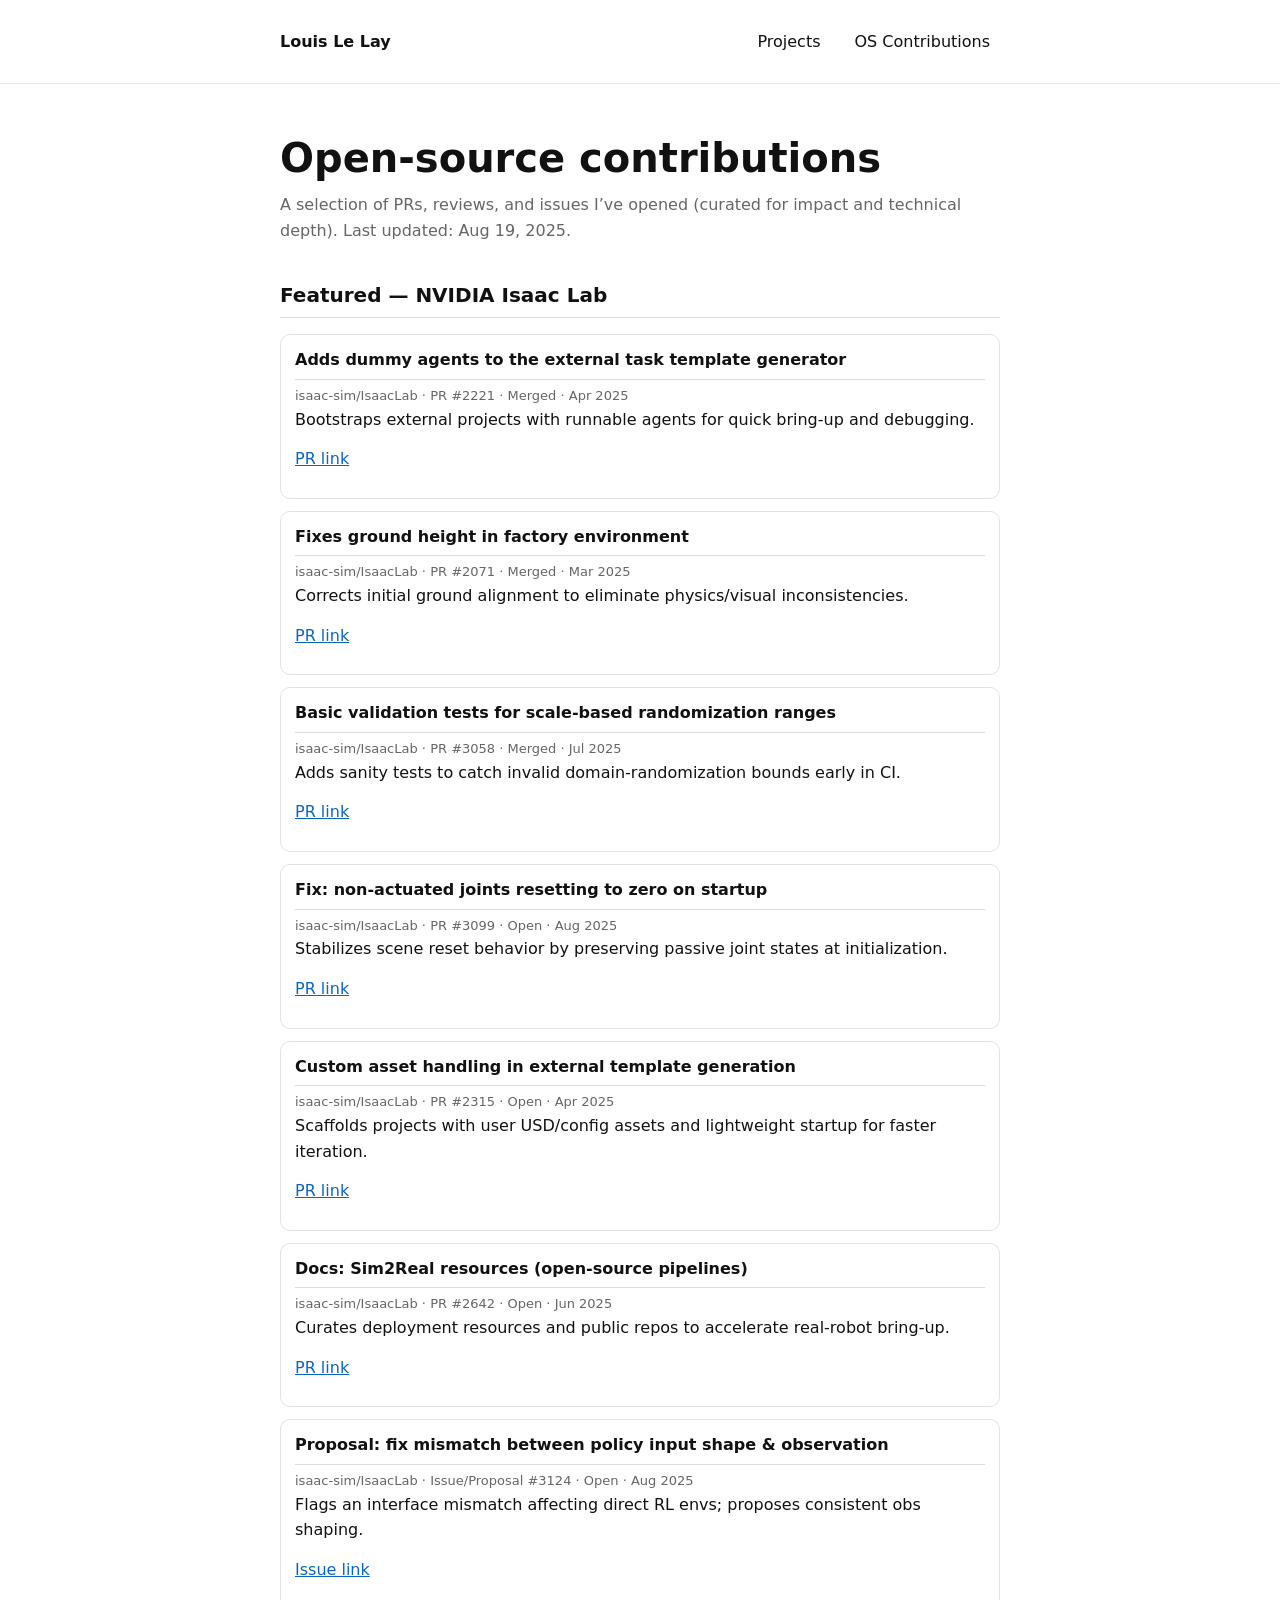
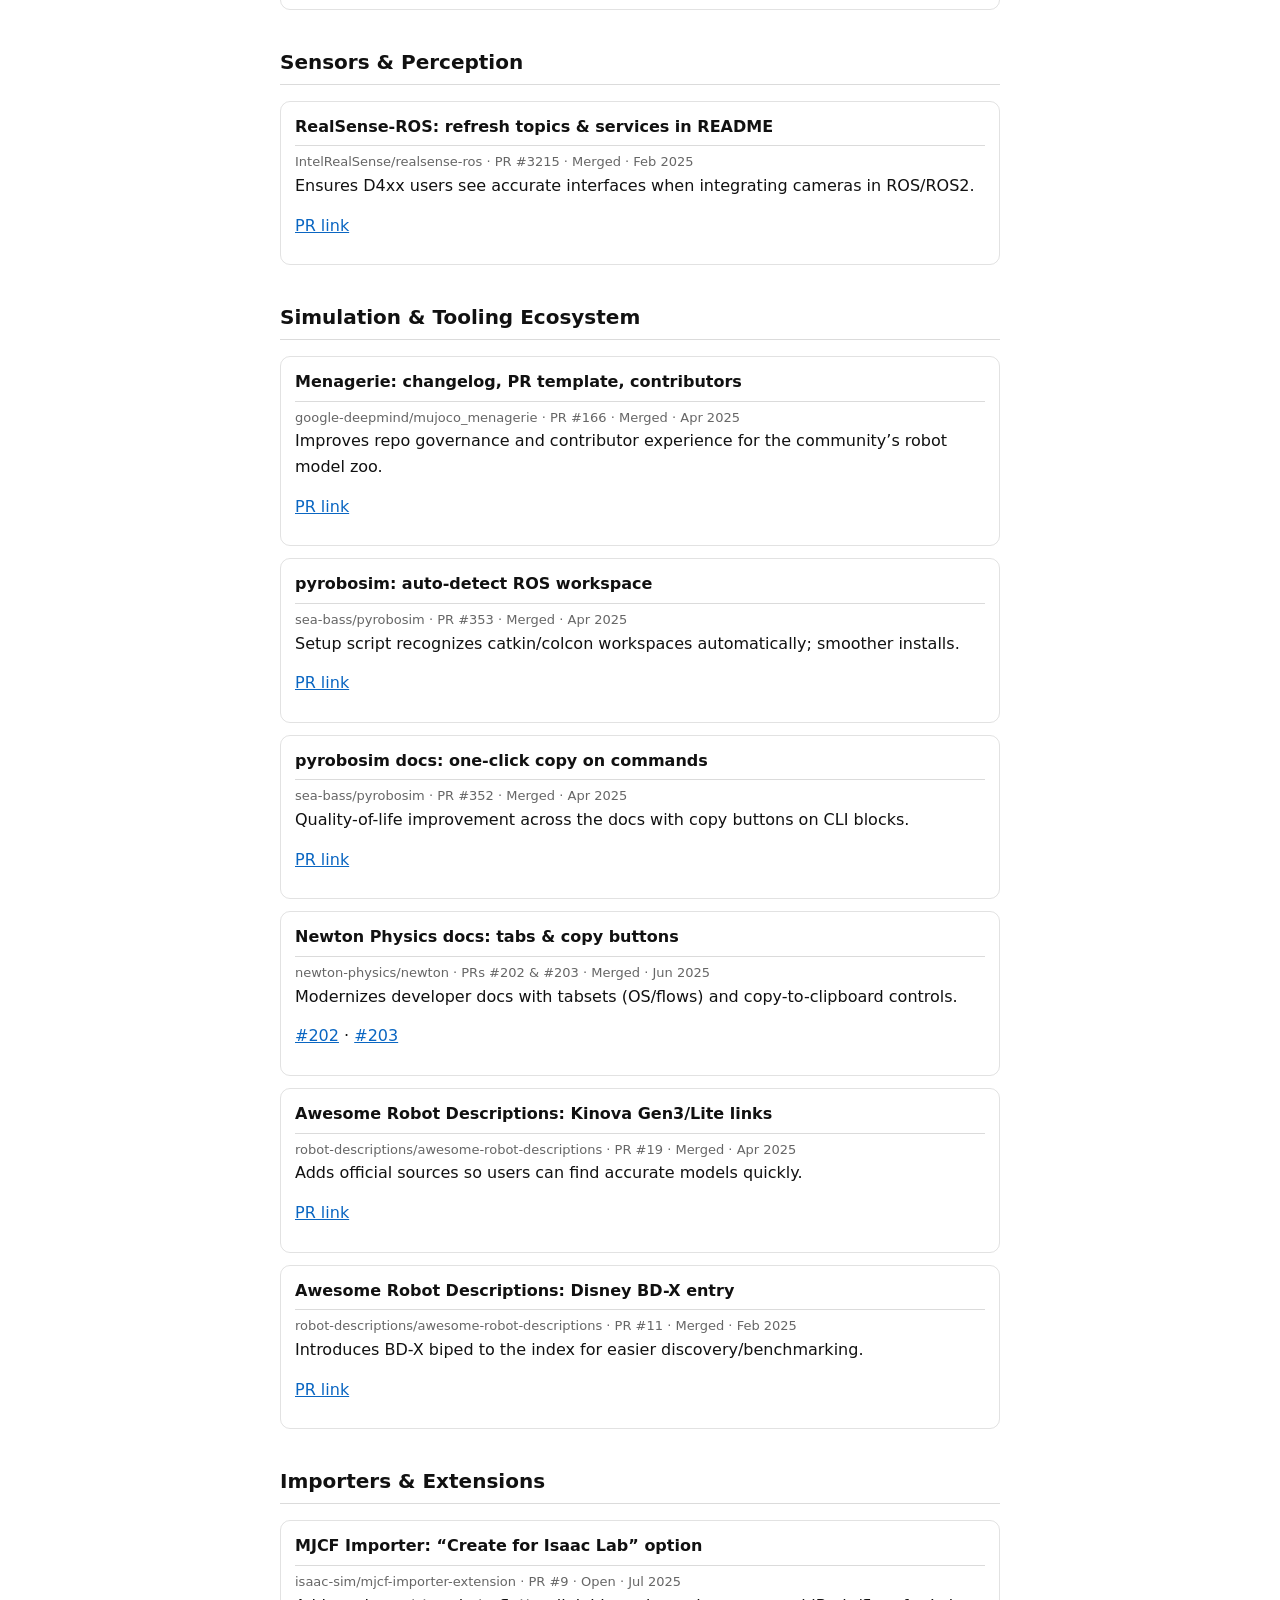
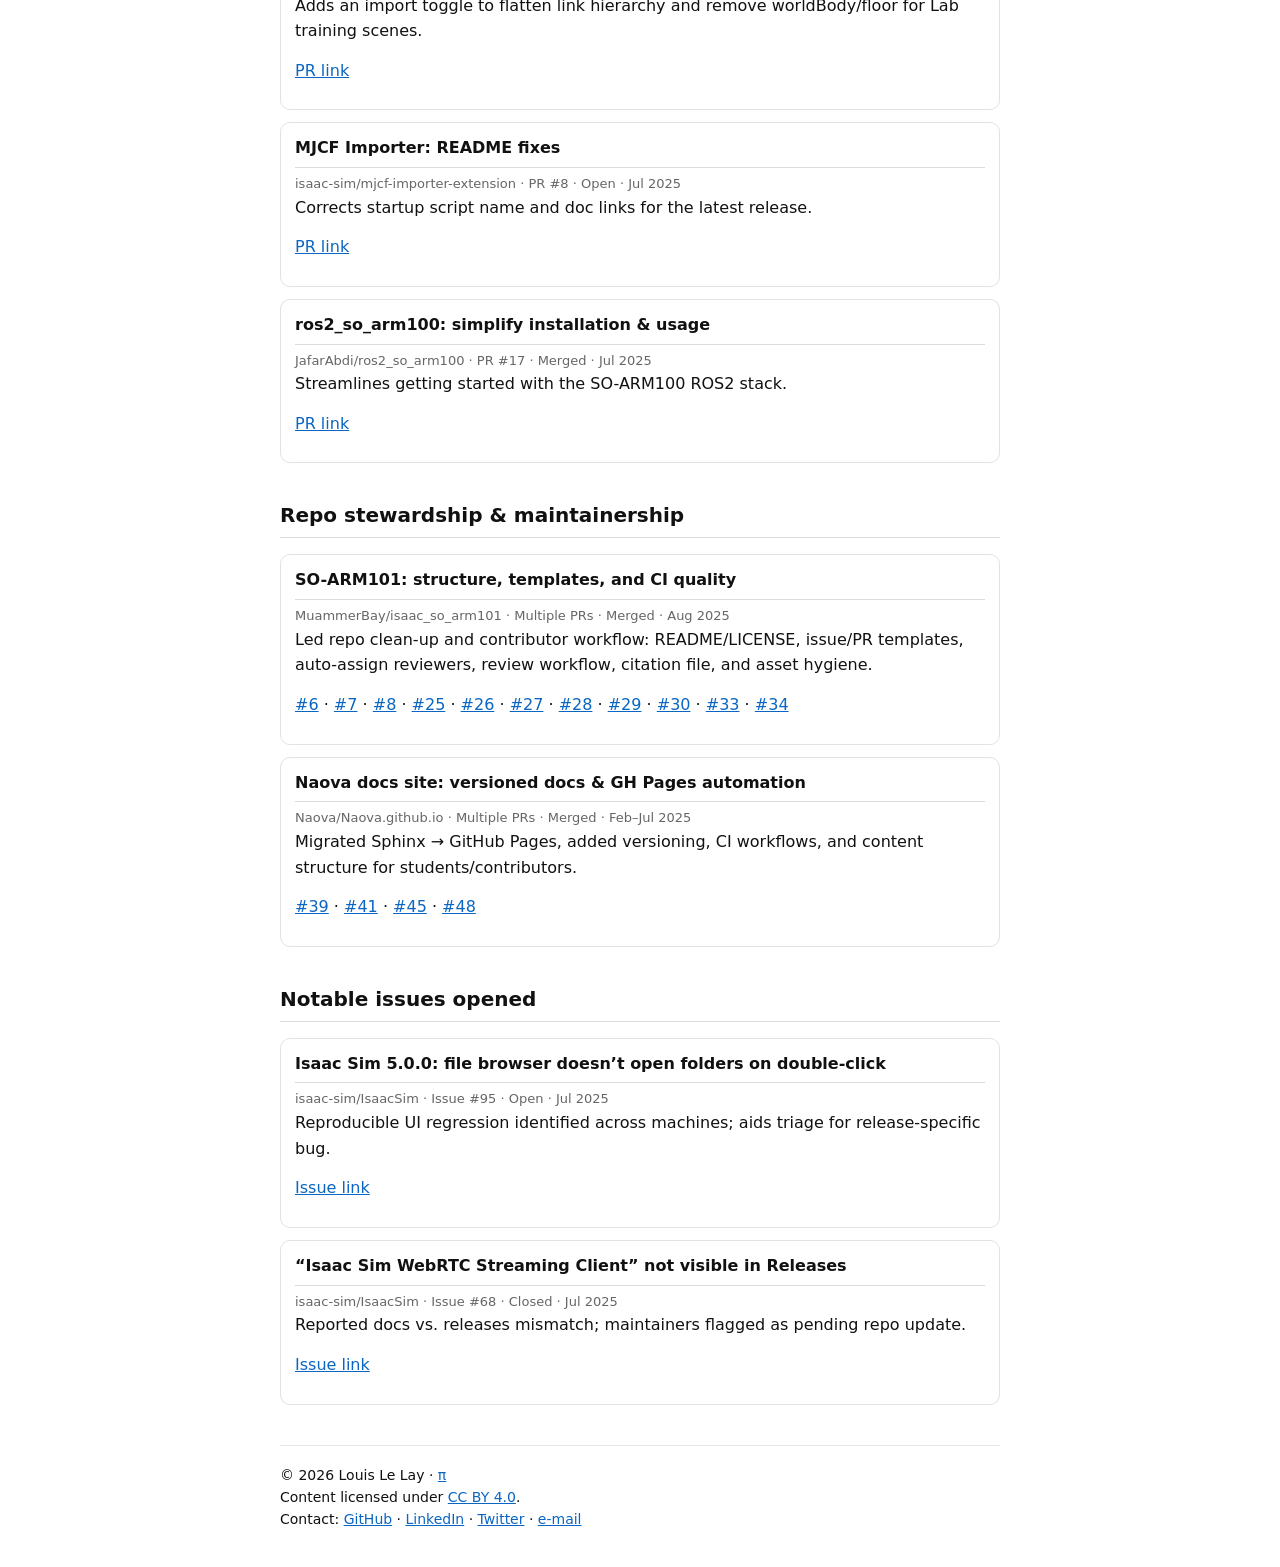
==== contributions.html @ 9cca85c2 "updates a PR to merged" ====
<!doctype html>
<html lang="en">

<head>
  <meta charset="utf-8" />
  <meta name="viewport" content="width=device-width, initial-scale=1" />
  <title>Open-source contributions - Louis Le Lay</title>
  <meta name="description" content="PRs, issues, reviews, and patches to open-source projects." />
  <style>
    :root {
      --bg: #ffffff;
      --fg: #111111;
      --muted: #666666;
      --link: #0a66c2;
      --maxw: 720px;
      --pad: 18px;
      --radius: 10px;
    }

    @media (prefers-color-scheme: dark) {
      :root {
        --bg: #0b0b0b;
        --fg: #f2f2f2;
        --muted: #a6a6a6;
        --link: #8ab4f8;
      }
    }

    html,
    body {
      height: 100%
    }

    body {
      margin: 0;
      font: 16px/1.6 system-ui, -apple-system, Segoe UI, Roboto, Ubuntu, Cantarell, "Helvetica Neue", Arial, sans-serif;
      background: var(--bg);
      color: var(--fg);
      -webkit-font-smoothing: antialiased;
      text-rendering: optimizeLegibility;
    }

    .wrap {
      max-width: var(--maxw);
      margin: 0 auto;
      padding: calc(var(--pad) * 1.25) var(--pad);
    }

    header {
      position: sticky;
      top: 0;
      background: color-mix(in oklab, var(--bg) 90%, transparent);
      backdrop-filter: blur(6px);
      border-bottom: 1px solid color-mix(in oklab, var(--fg) 10%, transparent);
      z-index: 10;
    }

    nav ul {
      display: flex;
      gap: 14px;
      list-style: none;
      margin: 0;
      padding: 0;
      flex-wrap: wrap;
    }

    nav a {
      display: inline-block;
      padding: 6px 10px;
      border-radius: 8px;
      text-decoration: none;
      color: var(--fg);
    }

    nav a:hover,
    nav a:focus {
      outline: none;
      background: color-mix(in oklab, var(--fg) 10%, transparent);
    }

    .title {
      margin: 28px 0 10px;
      font-size: clamp(28px, 5vw, 40px);
      line-height: 1.2
    }

    p {
      margin: 0 0 14px;
    }

    .muted {
      color: var(--muted)
    }

    a {
      color: var(--link)
    }

    main section {
      margin: 36px 0;
    }

    h2 {
      font-size: 20px;
      margin: 22px 0 10px;
      border-bottom: 1px solid color-mix(in oklab, var(--fg) 15%, transparent);
      padding-bottom: 6px;
    }

    .card {
      border: 1px solid color-mix(in oklab, var(--fg) 12%, transparent);
      border-radius: var(--radius);
      padding: 14px 16px;
      margin: 10px 0;
    }

    ul.clean {
      list-style: none;
      padding: 0;
      margin: 8px 0;
    }

    ul.clean li {
      margin: 6px 0;
    }

    footer {
      margin-top: 40px;
      padding-top: 18px;
      border-top: 1px solid color-mix(in oklab, var(--fg) 10%, transparent);
      font-size: 14px;
    }

    .skip-link {
      position: absolute;
      left: -9999px;
      top: auto;
      width: 1px;
      height: 1px;
      overflow: hidden;
    }

    .skip-link:focus {
      position: static;
      width: auto;
      height: auto;
      padding: 8px 10px;
      border-radius: 8px;
      background: color-mix(in oklab, var(--fg) 10%, var(--bg));
    }

    .list {
      display: grid;
      gap: 12px;
      margin-top: 16px
    }

    .item {
      border: 1px solid color-mix(in oklab, var(--fg) 12%, transparent);
      border-radius: var(--radius);
      padding: 12px 14px
    }

    .item h2 {
      font-size: 16px;
      margin: 0 0 6px
    }

    .meta {
      font-size: 13px;
      color: var(--muted)
    }
  </style>
</head>

<body>
  <header>
    <div class="wrap"
      style="display:flex; align-items:center; justify-content:space-between; gap:14px; flex-wrap:wrap;">
      <strong><a href="index.html" style="text-decoration:none; color:inherit;">Louis Le Lay</a></strong>
      <nav aria-label="Primary">
        <ul>
          <li><a href="projects.html">Projects</a></li>
          <li><a href="contributions.html" aria-current="page">OS Contributions</a></li>
        </ul>
      </nav>
    </div>
  </header>

  <main class="wrap">
    <h1 class="title">Open-source contributions</h1>
    <p class="muted">A selection of PRs, reviews, and issues I’ve opened (curated for impact and technical depth). Last
      updated: Aug 19, 2025.</p>

    <!-- NVIDIA Isaac Lab (featured) -->
    <section>
      <h2>Featured — NVIDIA Isaac Lab</h2>
      <div class="list">
        <article class="item">
          <h2>Adds dummy agents to the external task template generator</h2>
          <div class="meta">isaac-sim/IsaacLab · PR #2221 · Merged · Apr 2025</div>
          <p>Bootstraps external projects with runnable agents for quick bring-up and debugging.</p>
          <p><a href="https://github.com/isaac-sim/IsaacLab/pull/2221" target="_blank" rel="noopener">PR link</a></p>
        </article>

        <article class="item">
          <h2>Fixes ground height in factory environment</h2>
          <div class="meta">isaac-sim/IsaacLab · PR #2071 · Merged · Mar 2025</div>
          <p>Corrects initial ground alignment to eliminate physics/visual inconsistencies.</p>
          <p><a href="https://github.com/isaac-sim/IsaacLab/pull/2071" target="_blank" rel="noopener">PR link</a></p>
        </article>

        <article class="item">
          <h2>Basic validation tests for scale-based randomization ranges</h2>
          <div class="meta">isaac-sim/IsaacLab · PR #3058 · Merged · Jul 2025</div>
          <p>Adds sanity tests to catch invalid domain-randomization bounds early in CI.</p>
          <p><a href="https://github.com/isaac-sim/IsaacLab/pull/3058" target="_blank" rel="noopener">PR link</a></p>
        </article>

        <article class="item">
          <h2>Fix: non-actuated joints resetting to zero on startup</h2>
          <div class="meta">isaac-sim/IsaacLab · PR #3099 · Open · Aug 2025</div>
          <p>Stabilizes scene reset behavior by preserving passive joint states at initialization.</p>
          <p><a href="https://github.com/isaac-sim/IsaacLab/pull/3099" target="_blank" rel="noopener">PR link</a></p>
        </article>

        <article class="item">
          <h2>Custom asset handling in external template generation</h2>
          <div class="meta">isaac-sim/IsaacLab · PR #2315 · Open · Apr 2025</div>
          <p>Scaffolds projects with user USD/config assets and lightweight startup for faster iteration.</p>
          <p><a href="https://github.com/isaac-sim/IsaacLab/pull/2315" target="_blank" rel="noopener">PR link</a></p>
        </article>

        <article class="item">
          <h2>Docs: Sim2Real resources (open-source pipelines)</h2>
          <div class="meta">isaac-sim/IsaacLab · PR #2642 · Open · Jun 2025</div>
          <p>Curates deployment resources and public repos to accelerate real-robot bring-up.</p>
          <p><a href="https://github.com/isaac-sim/IsaacLab/pull/2642" target="_blank" rel="noopener">PR link</a></p>
        </article>

        <article class="item">
          <h2>Proposal: fix mismatch between policy input shape &amp; observation</h2>
          <div class="meta">isaac-sim/IsaacLab · Issue/Proposal #3124 · Open · Aug 2025</div>
          <p>Flags an interface mismatch affecting direct RL envs; proposes consistent obs shaping.</p>
          <p><a href="https://github.com/isaac-sim/IsaacLab/issues/3124" target="_blank" rel="noopener">Issue link</a>
          </p>
        </article>
      </div>
    </section>

    <!-- Sensors / Perception -->
    <section>
      <h2>Sensors &amp; Perception</h2>
      <div class="list">
        <article class="item">
          <h2>RealSense-ROS: refresh topics &amp; services in README</h2>
          <div class="meta">IntelRealSense/realsense-ros · PR #3215 · Merged · Feb 2025</div>
          <p>Ensures D4xx users see accurate interfaces when integrating cameras in ROS/ROS2.</p>
          <p><a href="https://github.com/IntelRealSense/realsense-ros/pull/3215" target="_blank" rel="noopener">PR
              link</a></p>
        </article>
      </div>
    </section>

    <!-- Simulation & tooling ecosystem -->
    <section>
      <h2>Simulation &amp; Tooling Ecosystem</h2>
      <div class="list">
        <article class="item">
          <h2>Menagerie: changelog, PR template, contributors</h2>
          <div class="meta">google-deepmind/mujoco_menagerie · PR #166 · Merged · Apr 2025</div>
          <p>Improves repo governance and contributor experience for the community’s robot model zoo.</p>
          <p><a href="https://github.com/google-deepmind/mujoco_menagerie/pull/166" target="_blank" rel="noopener">PR
              link</a></p>
        </article>

        <article class="item">
          <h2>pyrobosim: auto-detect ROS workspace</h2>
          <div class="meta">sea-bass/pyrobosim · PR #353 · Merged · Apr 2025</div>
          <p>Setup script recognizes catkin/colcon workspaces automatically; smoother installs.</p>
          <p><a href="https://github.com/sea-bass/pyrobosim/pull/353" target="_blank" rel="noopener">PR link</a></p>
        </article>

        <article class="item">
          <h2>pyrobosim docs: one-click copy on commands</h2>
          <div class="meta">sea-bass/pyrobosim · PR #352 · Merged · Apr 2025</div>
          <p>Quality-of-life improvement across the docs with copy buttons on CLI blocks.</p>
          <p><a href="https://github.com/sea-bass/pyrobosim/pull/352" target="_blank" rel="noopener">PR link</a></p>
        </article>

        <article class="item">
          <h2>Newton Physics docs: tabs &amp; copy buttons</h2>
          <div class="meta">newton-physics/newton · PRs #202 &amp; #203 · Merged · Jun 2025</div>
          <p>Modernizes developer docs with tabsets (OS/flows) and copy-to-clipboard controls.</p>
          <p><a href="https://github.com/newton-physics/newton/pull/202" target="_blank" rel="noopener">#202</a> ·
            <a href="https://github.com/newton-physics/newton/pull/203" target="_blank" rel="noopener">#203</a>
          </p>
        </article>

        <article class="item">
          <h2>Awesome Robot Descriptions: Kinova Gen3/Lite links</h2>
          <div class="meta">robot-descriptions/awesome-robot-descriptions · PR #19 · Merged · Apr 2025</div>
          <p>Adds official sources so users can find accurate models quickly.</p>
          <p><a href="https://github.com/robot-descriptions/awesome-robot-descriptions/pull/19" target="_blank"
              rel="noopener">PR link</a></p>
        </article>

        <article class="item">
          <h2>Awesome Robot Descriptions: Disney BD-X entry</h2>
          <div class="meta">robot-descriptions/awesome-robot-descriptions · PR #11 · Merged · Feb 2025</div>
          <p>Introduces BD-X biped to the index for easier discovery/benchmarking.</p>
          <p><a href="https://github.com/robot-descriptions/awesome-robot-descriptions/pull/11" target="_blank"
              rel="noopener">PR link</a></p>
        </article>
      </div>
    </section>

    <!-- Importers & Extensions -->
    <section>
      <h2>Importers &amp; Extensions</h2>
      <div class="list">
        <article class="item">
          <h2>MJCF Importer: “Create for Isaac Lab” option</h2>
          <div class="meta">isaac-sim/mjcf-importer-extension · PR #9 · Open · Jul 2025</div>
          <p>Adds an import toggle to flatten link hierarchy and remove worldBody/floor for Lab training scenes.</p>
          <p><a href="https://github.com/isaac-sim/mjcf-importer-extension/pull/9" target="_blank" rel="noopener">PR
              link</a></p>
        </article>

        <article class="item">
          <h2>MJCF Importer: README fixes</h2>
          <div class="meta">isaac-sim/mjcf-importer-extension · PR #8 · Open · Jul 2025</div>
          <p>Corrects startup script name and doc links for the latest release.</p>
          <p><a href="https://github.com/isaac-sim/mjcf-importer-extension/pull/8" target="_blank" rel="noopener">PR
              link</a></p>
        </article>

        <article class="item">
          <h2>ros2_so_arm100: simplify installation &amp; usage</h2>
          <div class="meta">JafarAbdi/ros2_so_arm100 · PR #17 · Merged · Jul 2025</div>
          <p>Streamlines getting started with the SO-ARM100 ROS2 stack.</p>
          <p><a href="https://github.com/JafarAbdi/ros2_so_arm100/pull/17" target="_blank" rel="noopener">PR link</a>
          </p>
        </article>
      </div>
    </section>

    <!-- Repo stewardship / Maintainer work -->
    <section>
      <h2>Repo stewardship &amp; maintainership</h2>
      <div class="list">
        <article class="item">
          <h2>SO-ARM101: structure, templates, and CI quality</h2>
          <div class="meta">MuammerBay/isaac_so_arm101 · Multiple PRs · Merged · Aug 2025</div>
          <p>Led repo clean-up and contributor workflow: README/LICENSE, issue/PR templates, auto-assign reviewers,
            review workflow, citation file, and asset hygiene.</p>
          <p>
            <a href="https://github.com/MuammerBay/isaac_so_arm101/pull/6" target="_blank" rel="noopener">#6</a> ·
            <a href="https://github.com/MuammerBay/isaac_so_arm101/pull/7" target="_blank" rel="noopener">#7</a> ·
            <a href="https://github.com/MuammerBay/isaac_so_arm101/pull/8" target="_blank" rel="noopener">#8</a> ·
            <a href="https://github.com/MuammerBay/isaac_so_arm101/pull/25" target="_blank" rel="noopener">#25</a> ·
            <a href="https://github.com/MuammerBay/isaac_so_arm101/pull/26" target="_blank" rel="noopener">#26</a> ·
            <a href="https://github.com/MuammerBay/isaac_so_arm101/pull/27" target="_blank" rel="noopener">#27</a> ·
            <a href="https://github.com/MuammerBay/isaac_so_arm101/pull/28" target="_blank" rel="noopener">#28</a> ·
            <a href="https://github.com/MuammerBay/isaac_so_arm101/pull/29" target="_blank" rel="noopener">#29</a> ·
            <a href="https://github.com/MuammerBay/isaac_so_arm101/pull/30" target="_blank" rel="noopener">#30</a> ·
            <a href="https://github.com/MuammerBay/isaac_so_arm101/pull/33" target="_blank" rel="noopener">#33</a> ·
            <a href="https://github.com/MuammerBay/isaac_so_arm101/pull/34" target="_blank" rel="noopener">#34</a>
          </p>
        </article>

        <article class="item">
          <h2>Naova docs site: versioned docs &amp; GH Pages automation</h2>
          <div class="meta">Naova/Naova.github.io · Multiple PRs · Merged · Feb–Jul 2025</div>
          <p>Migrated Sphinx → GitHub Pages, added versioning, CI workflows, and content structure for
            students/contributors.</p>
          <p>
            <a href="https://github.com/Naova/Naova.github.io/pull/39" target="_blank" rel="noopener">#39</a> ·
            <a href="https://github.com/Naova/Naova.github.io/pull/41" target="_blank" rel="noopener">#41</a> ·
            <a href="https://github.com/Naova/Naova.github.io/pull/45" target="_blank" rel="noopener">#45</a> ·
            <a href="https://github.com/Naova/Naova.github.io/pull/48" target="_blank" rel="noopener">#48</a>
          </p>
        </article>
      </div>
    </section>

    <!-- Notable issues opened -->
    <section>
      <h2>Notable issues opened</h2>
      <div class="list">
        <article class="item">
          <h2>Isaac Sim 5.0.0: file browser doesn’t open folders on double-click</h2>
          <div class="meta">isaac-sim/IsaacSim · Issue #95 · Open · Jul 2025</div>
          <p>Reproducible UI regression identified across machines; aids triage for release-specific bug.</p>
          <p><a href="https://github.com/isaac-sim/IsaacSim/issues/95" target="_blank" rel="noopener">Issue link</a></p>
        </article>

        <article class="item">
          <h2>“Isaac Sim WebRTC Streaming Client” not visible in Releases</h2>
          <div class="meta">isaac-sim/IsaacSim · Issue #68 · Closed · Jul 2025</div>
          <p>Reported docs vs. releases mismatch; maintainers flagged as pending repo update.</p>
          <p><a href="https://github.com/isaac-sim/IsaacSim/issues/68" target="_blank" rel="noopener">Issue link</a></p>
        </article>
      </div>
    </section>

    <footer role="contentinfo">
      <p>
        © <span id="y">2025</span> Louis Le Lay · <a href="#top" title="Back to top">π</a><br />
        Content licensed under <a href="https://creativecommons.org/licenses/by/4.0/" target="_blank"
          rel="license noopener">CC BY 4.0</a>.<br />
        Contact:
        <a href="https://github.com/louislelay" target="_blank" rel="noopener">GitHub</a> ·
        <a href="https://www.linkedin.com/in/louis-le-lay/" target="_blank" rel="noopener">LinkedIn</a> ·
        <a href="https://x.com/LouisLeLay4" target="_blank" rel="noopener">Twitter</a> ·
        <a href="mailto:le.lay.louis@gmail.com">e-mail</a>
      </p>
      <script>
        const y = document.getElementById('y'); if (y) y.textContent = new Date().getFullYear();
      </script>
    </footer>
  </main>
</body>

</html>
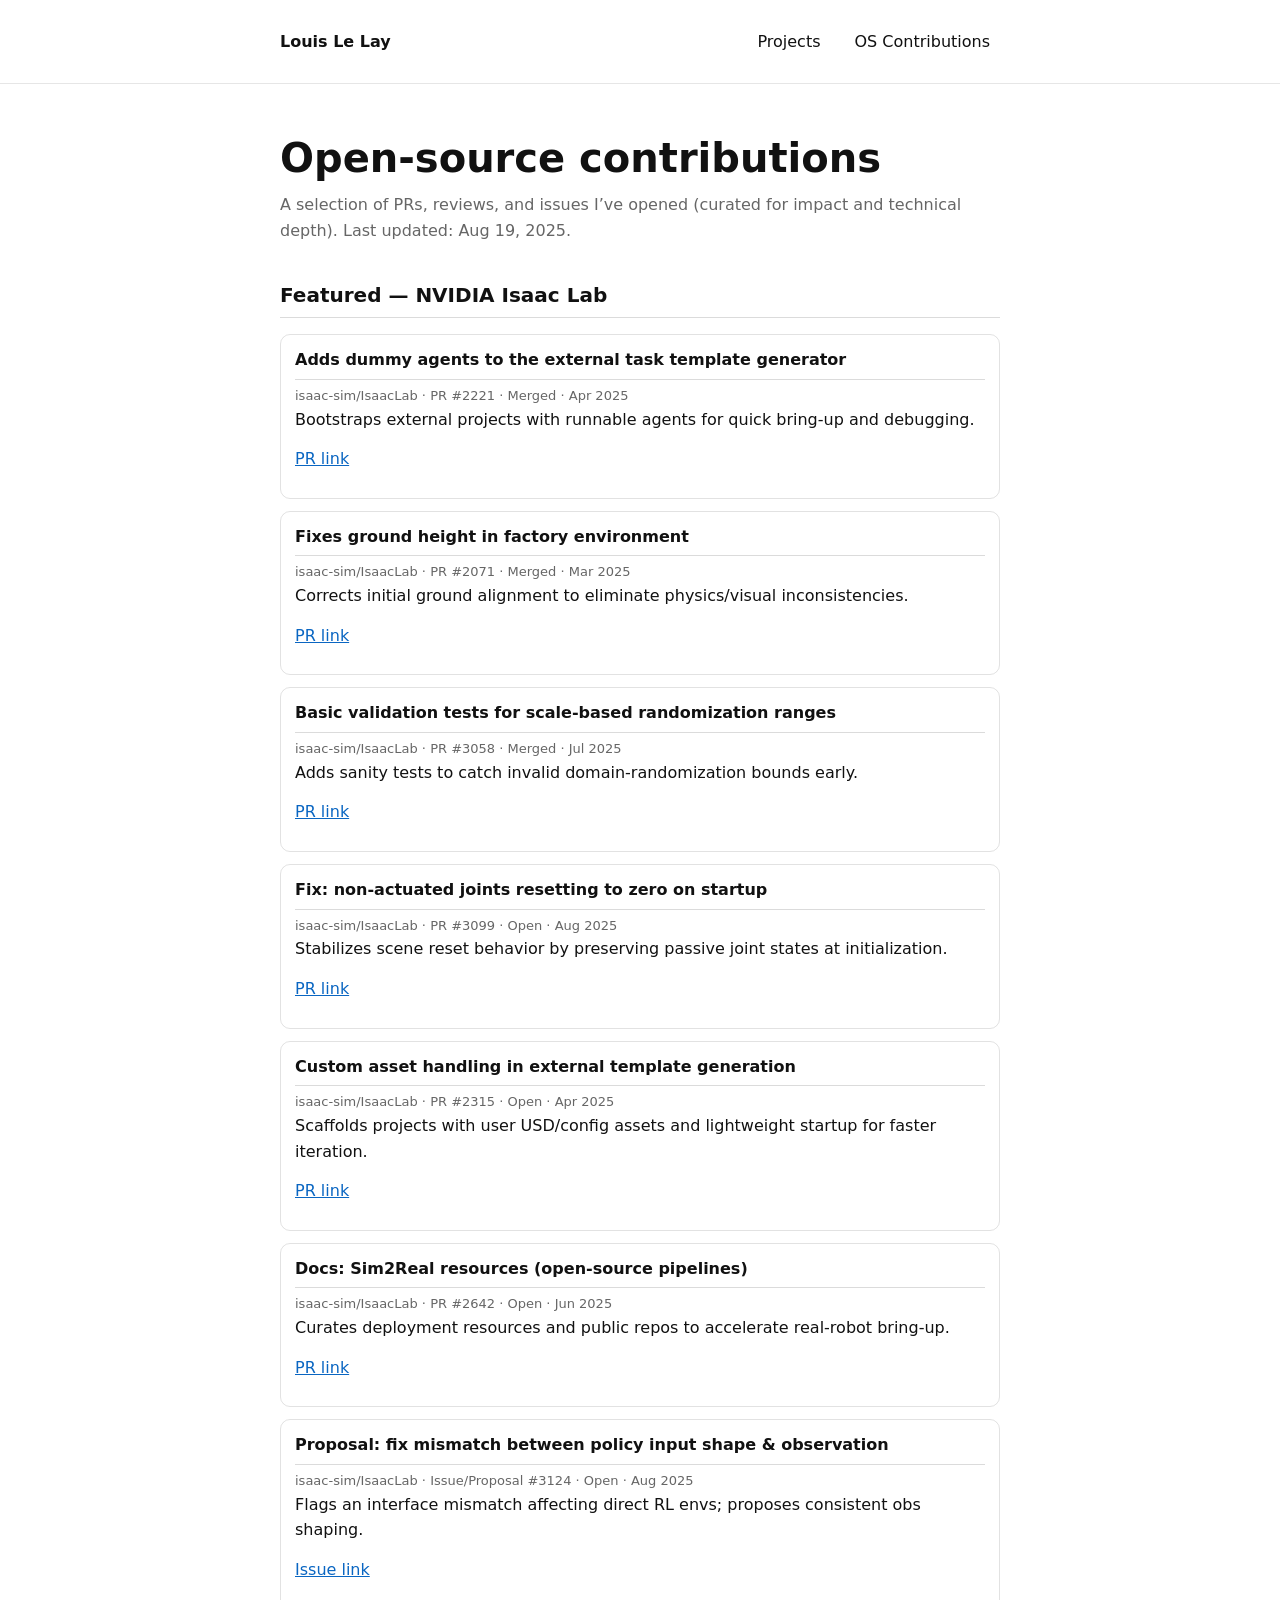
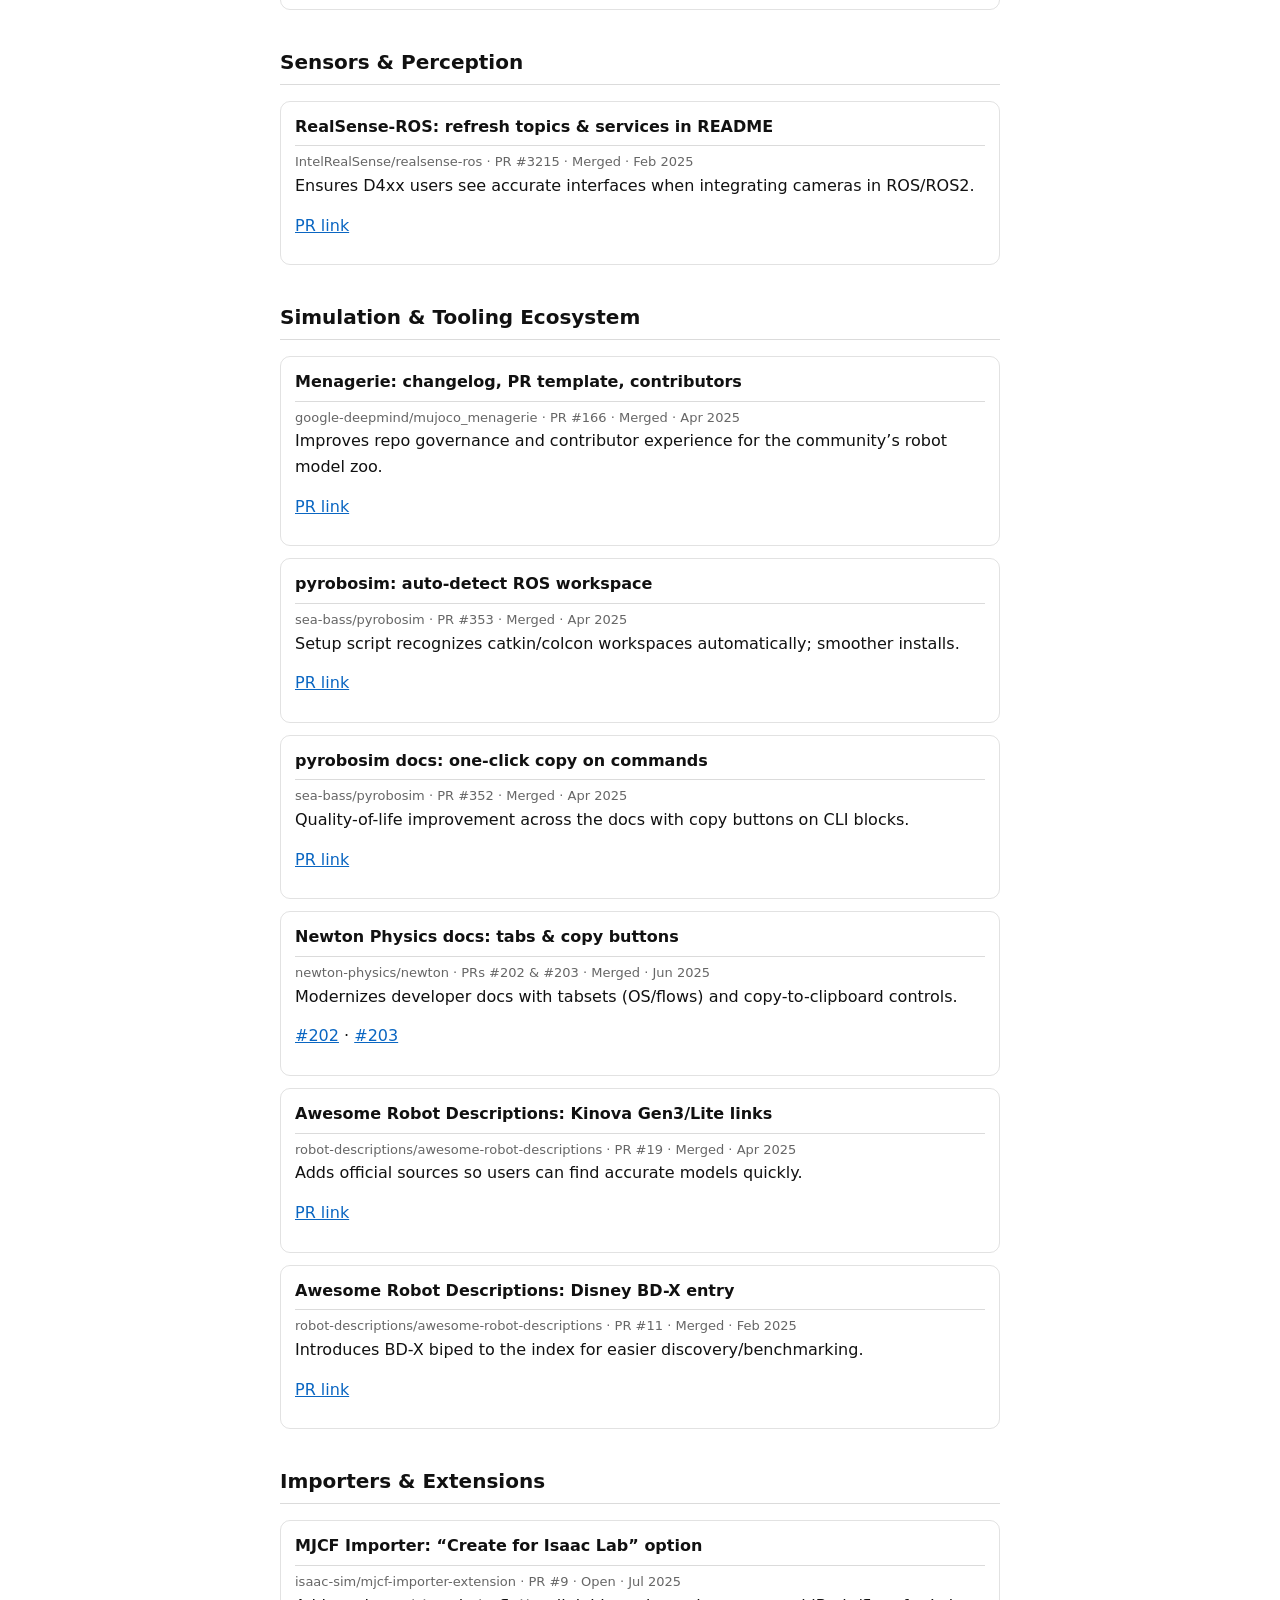
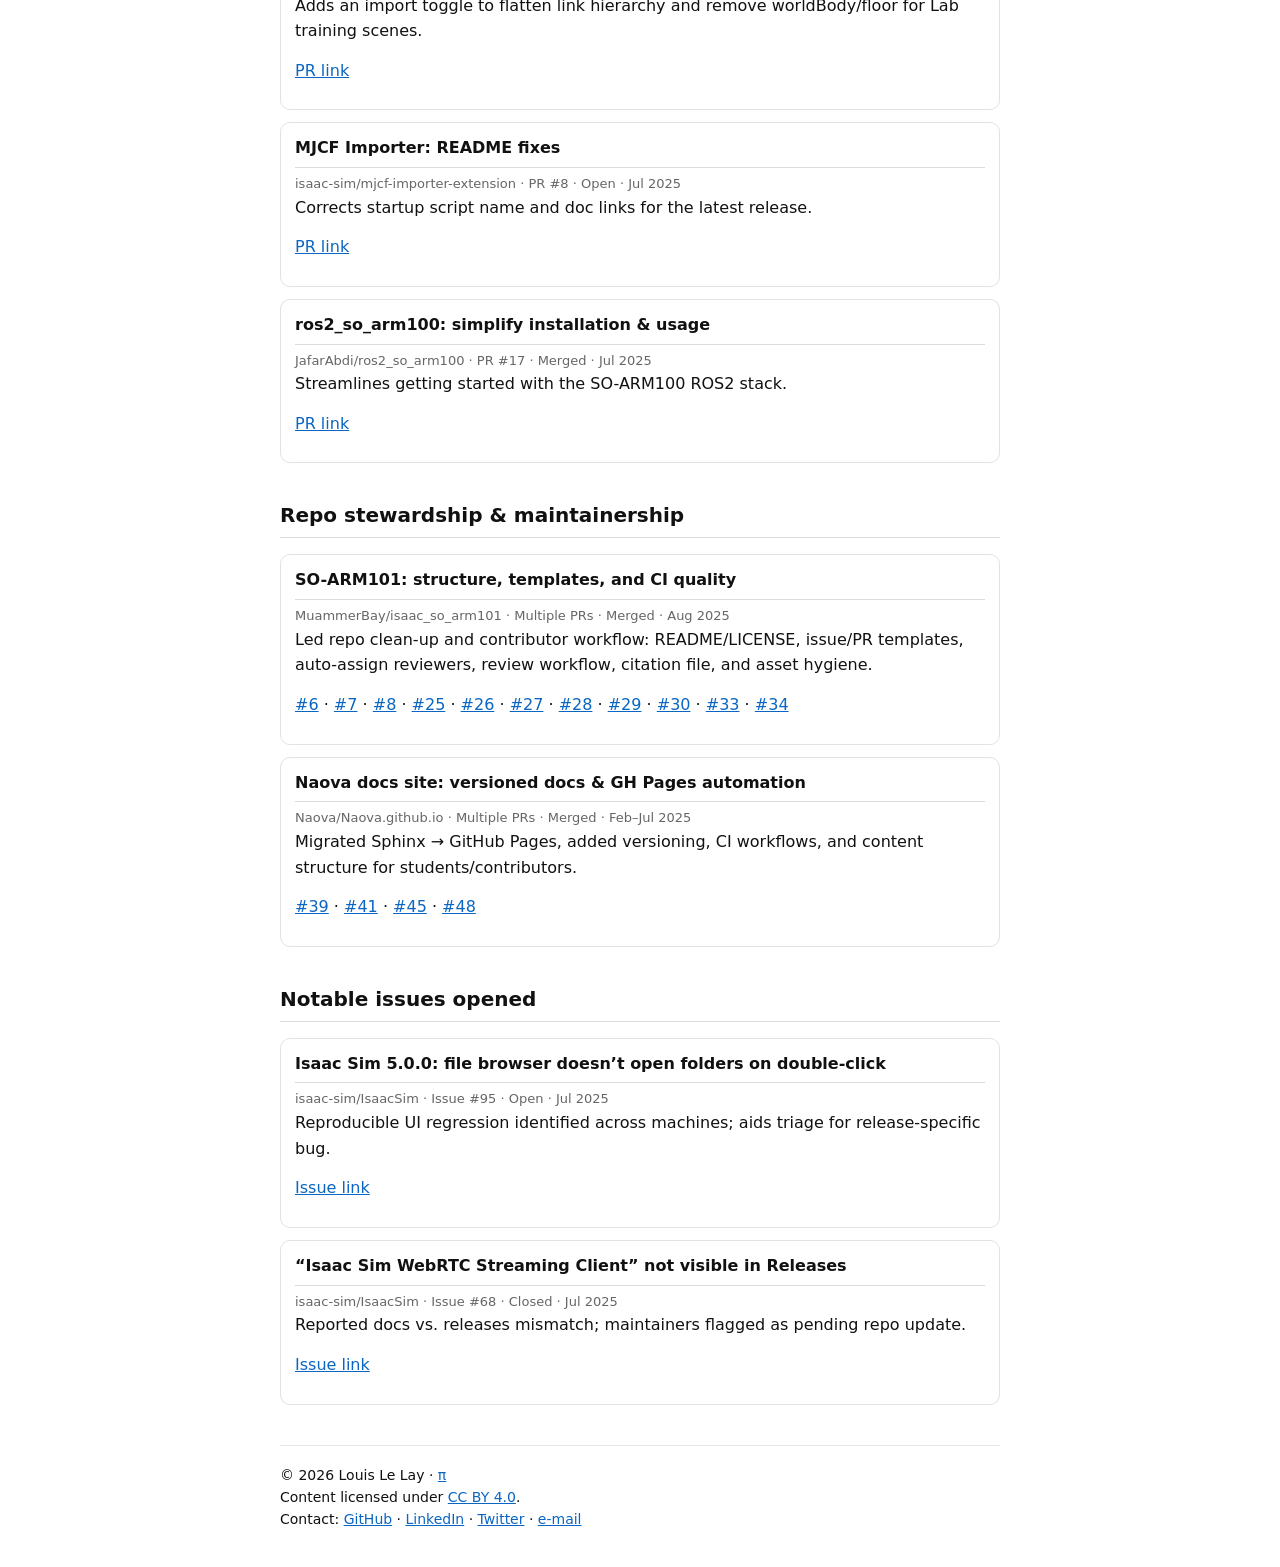
==== commit 96748f1c: "updates a PR to merged" ====
--- a/contributions.html
+++ b/contributions.html
@@ -213,7 +213,7 @@
         <article class="item">
           <h2>Basic validation tests for scale-based randomization ranges</h2>
           <div class="meta">isaac-sim/IsaacLab · PR #3058 · Merged · Jul 2025</div>
-          <p>Adds sanity tests to catch invalid domain-randomization bounds early in CI.</p>
+          <p>Adds sanity tests to catch invalid domain-randomization bounds early.</p>
           <p><a href="https://github.com/isaac-sim/IsaacLab/pull/3058" target="_blank" rel="noopener">PR link</a></p>
         </article>
 
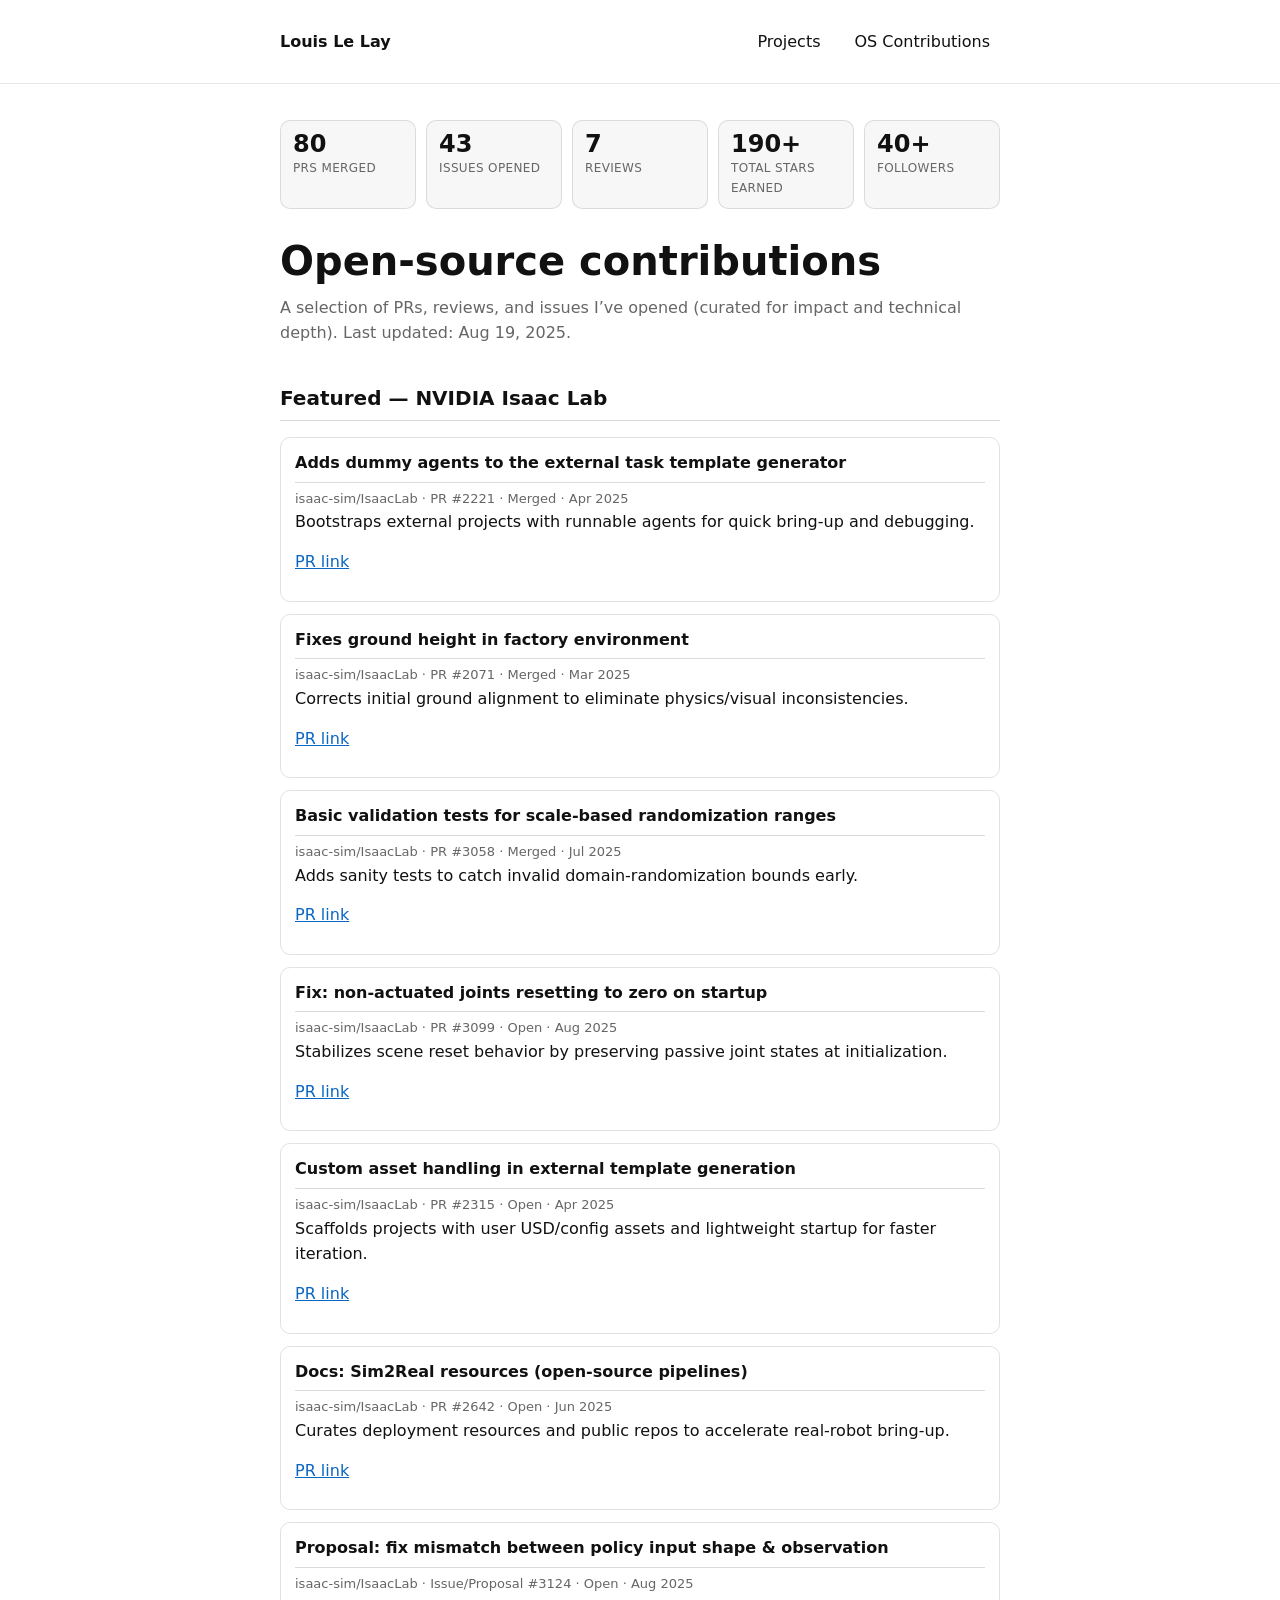
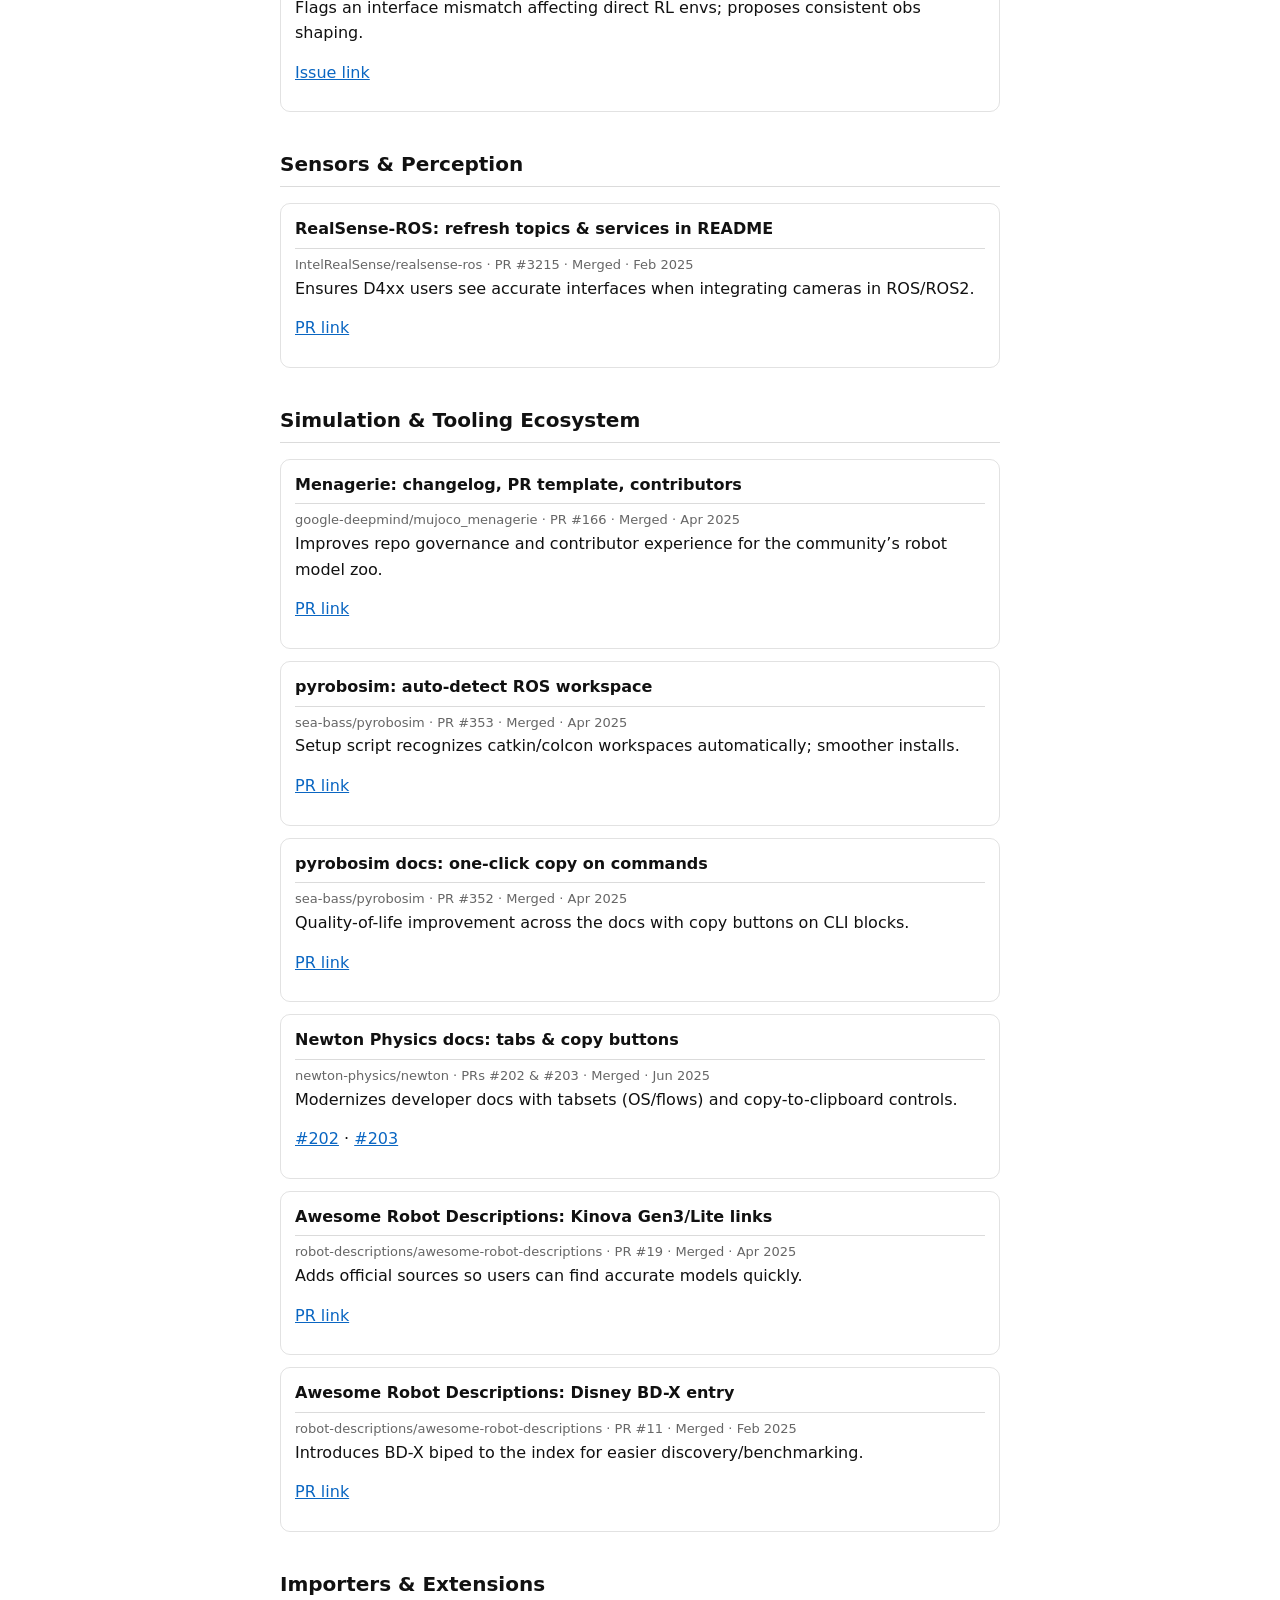
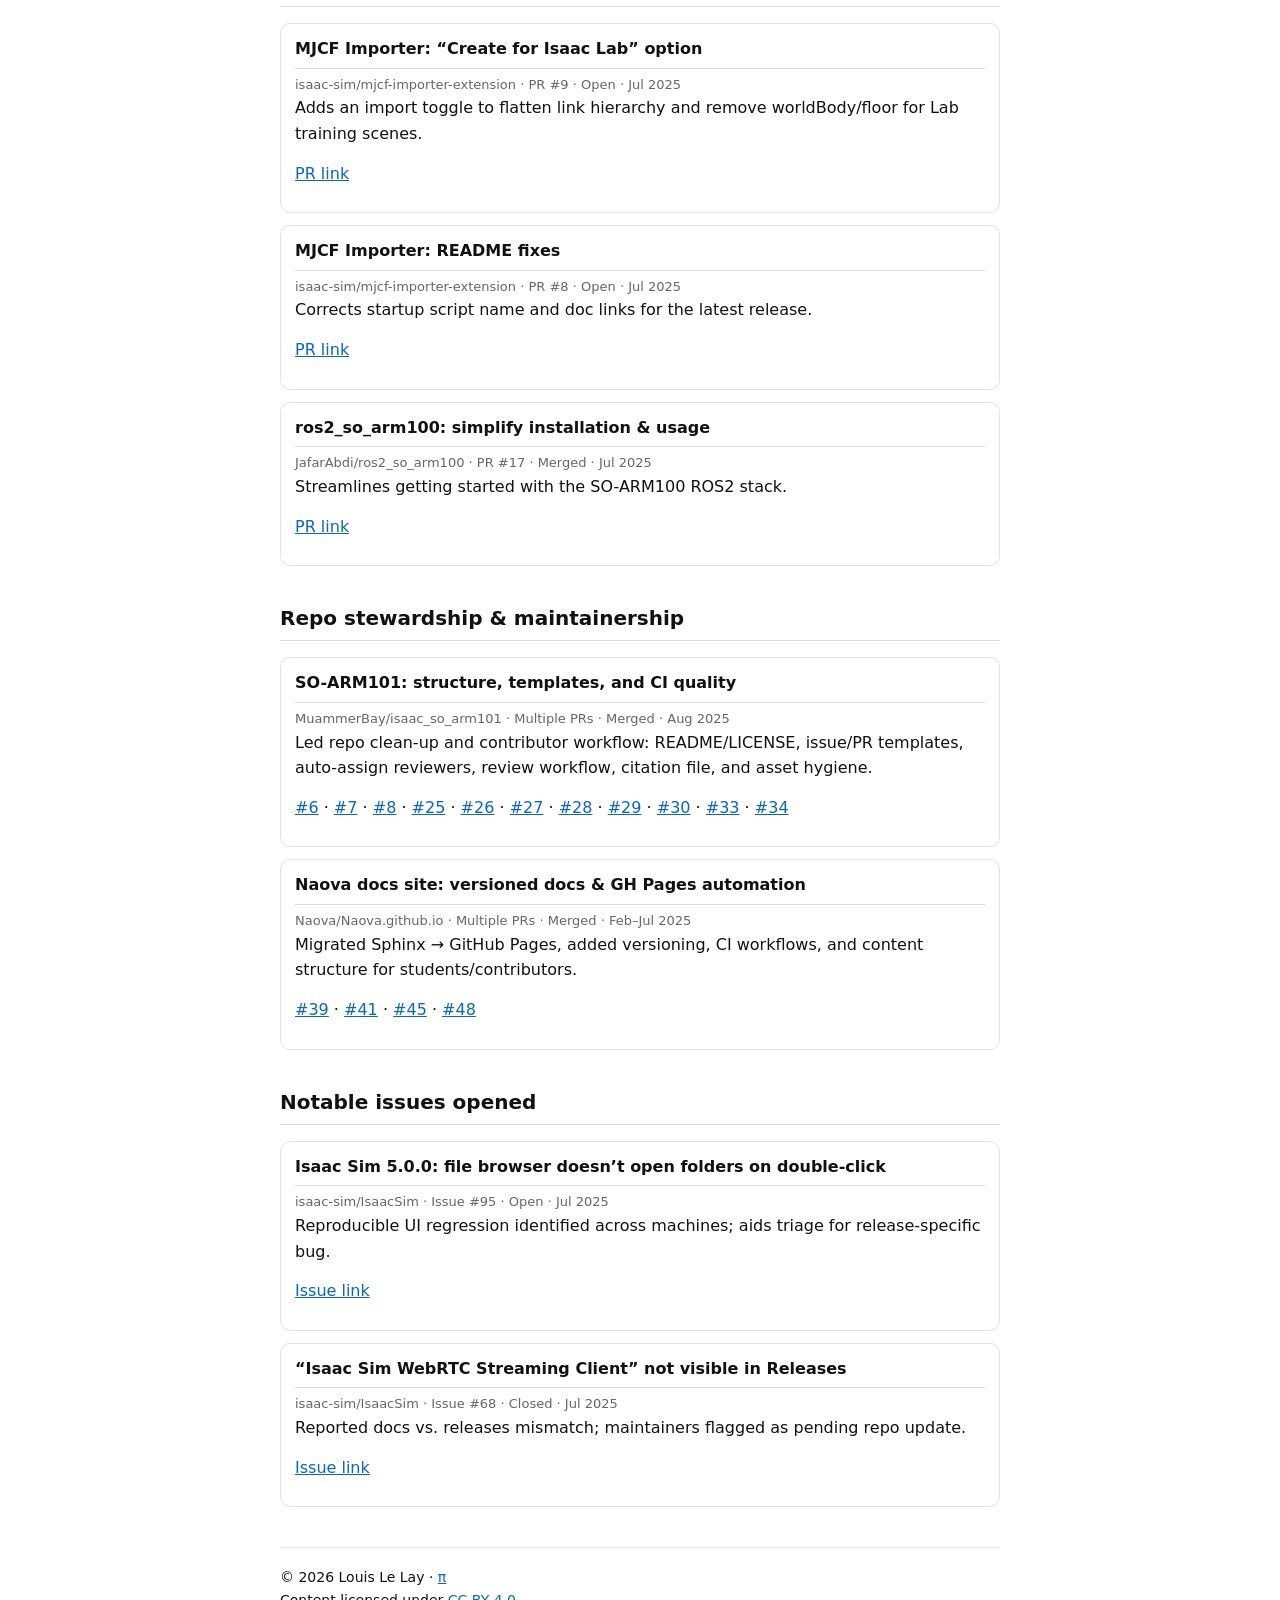
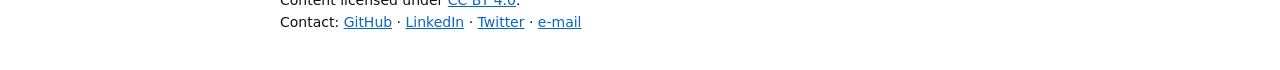
==== commit 8faa8c72: "adds stats" ====
--- a/contributions.html
+++ b/contributions.html
@@ -170,6 +170,37 @@
       font-size: 13px;
       color: var(--muted)
     }
+
+    /* --- Account stats strip --- */
+    .stats {
+      display: grid;
+      grid-template-columns: repeat(auto-fit, minmax(130px, 1fr));
+      gap: 10px;
+      margin: 14px 0 24px;
+    }
+
+    .stat {
+      display: flex;
+      flex-direction: column;
+      gap: 2px;
+      border: 1px solid color-mix(in oklab, var(--fg) 12%, transparent);
+      border-radius: var(--radius);
+      padding: 10px 12px;
+      background: color-mix(in oklab, var(--fg) 3%, transparent);
+    }
+
+    .stat .value {
+      font-weight: 700;
+      font-size: clamp(18px, 4vw, 24px);
+      line-height: 1.1;
+    }
+
+    .stat .label {
+      font-size: 12px;
+      color: var(--muted);
+      text-transform: uppercase;
+      letter-spacing: .03em;
+    }
   </style>
 </head>
 
@@ -188,6 +219,30 @@
   </header>
 
   <main class="wrap">
+    <!-- Account stats (edit numbers manually) -->
+    <section class="stats" aria-label="Account stats">
+      <div class="stat">
+        <div class="value"><data value="80">80</data></div>
+        <div class="label">PRs merged</div>
+      </div>
+      <div class="stat">
+        <div class="value"><data value="43">43</data></div>
+        <div class="label">Issues opened</div>
+      </div>
+      <div class="stat">
+        <div class="value"><data value="7">7</data></div>
+        <div class="label">Reviews</div>
+      </div>
+      <div class="stat">
+        <div class="value"><data value="190+">190+</data></div>
+        <div class="label">Total stars earned</div>
+      </div>
+      <div class="stat">
+        <div class="value"><data value="40+">40+</data></div>
+        <div class="label">Followers</div>
+      </div>
+    </section>
+
     <h1 class="title">Open-source contributions</h1>
     <p class="muted">A selection of PRs, reviews, and issues I’ve opened (curated for impact and technical depth). Last
       updated: Aug 19, 2025.</p>
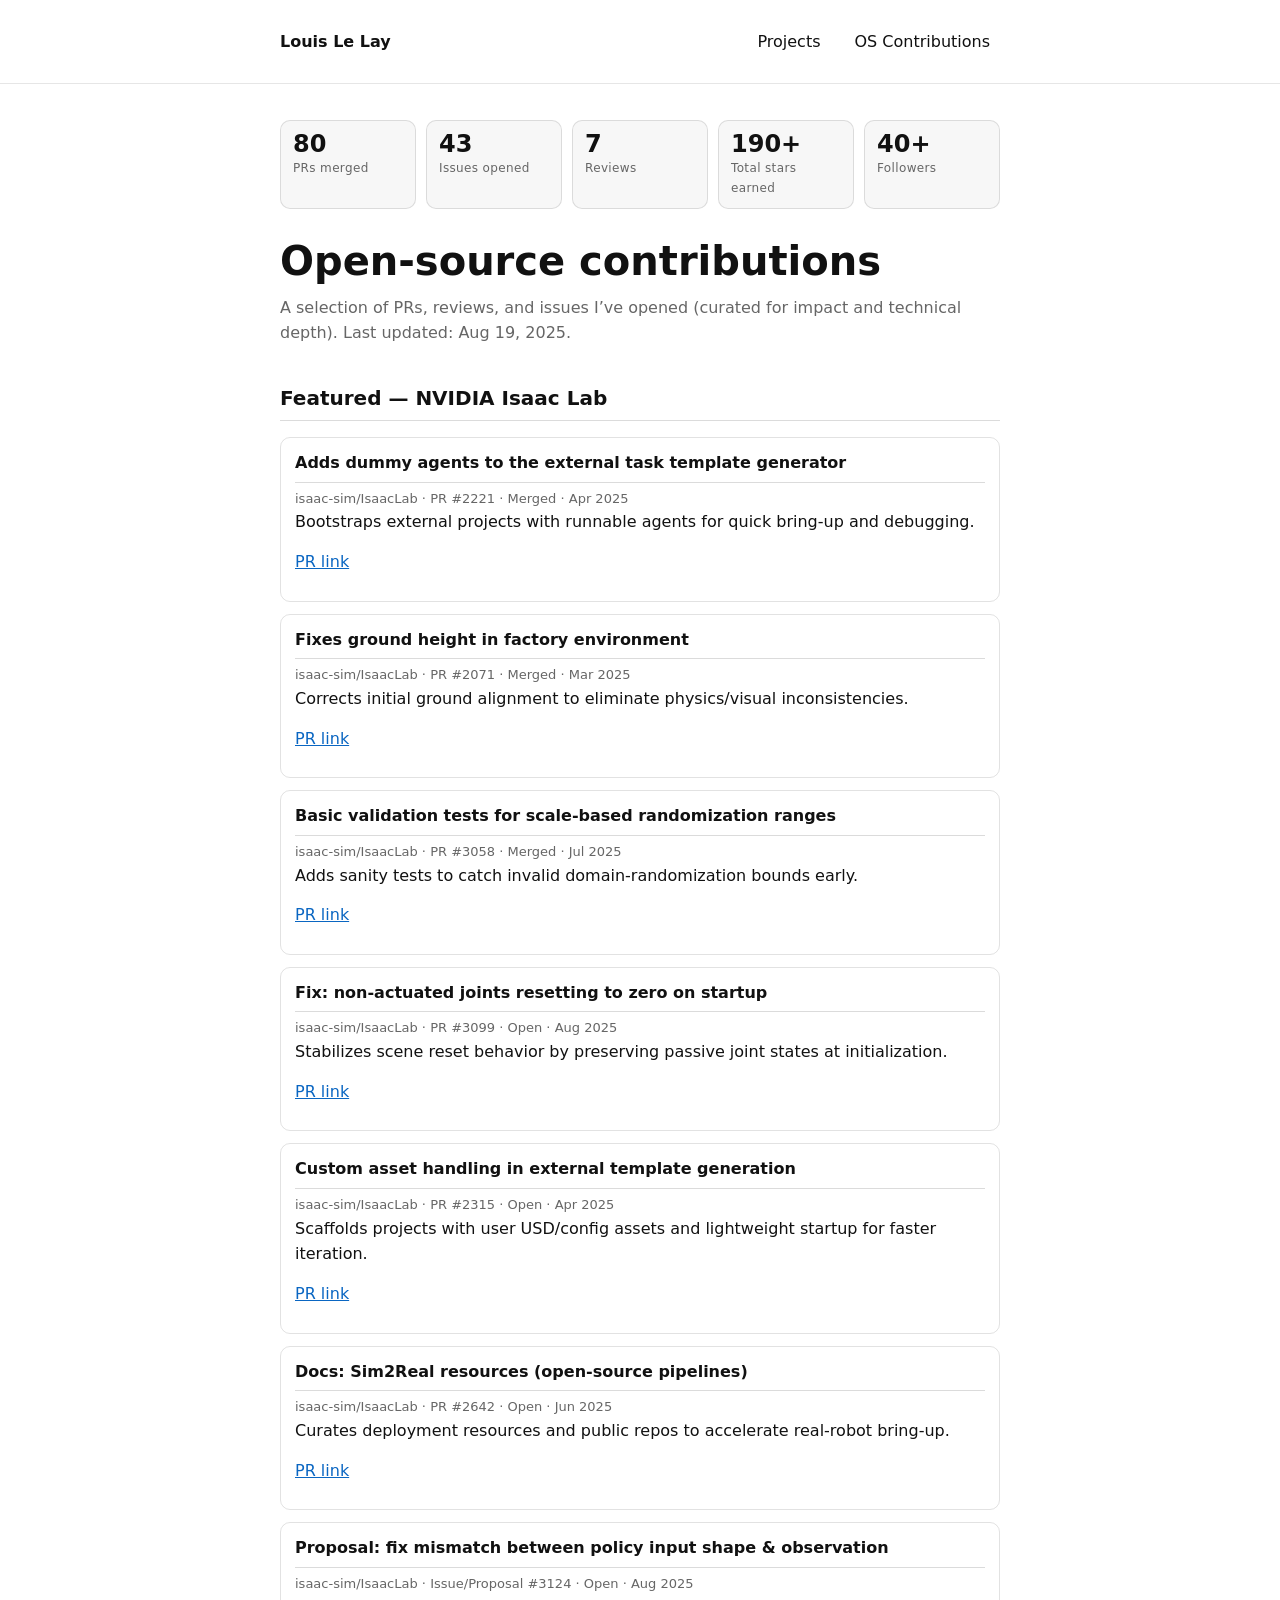
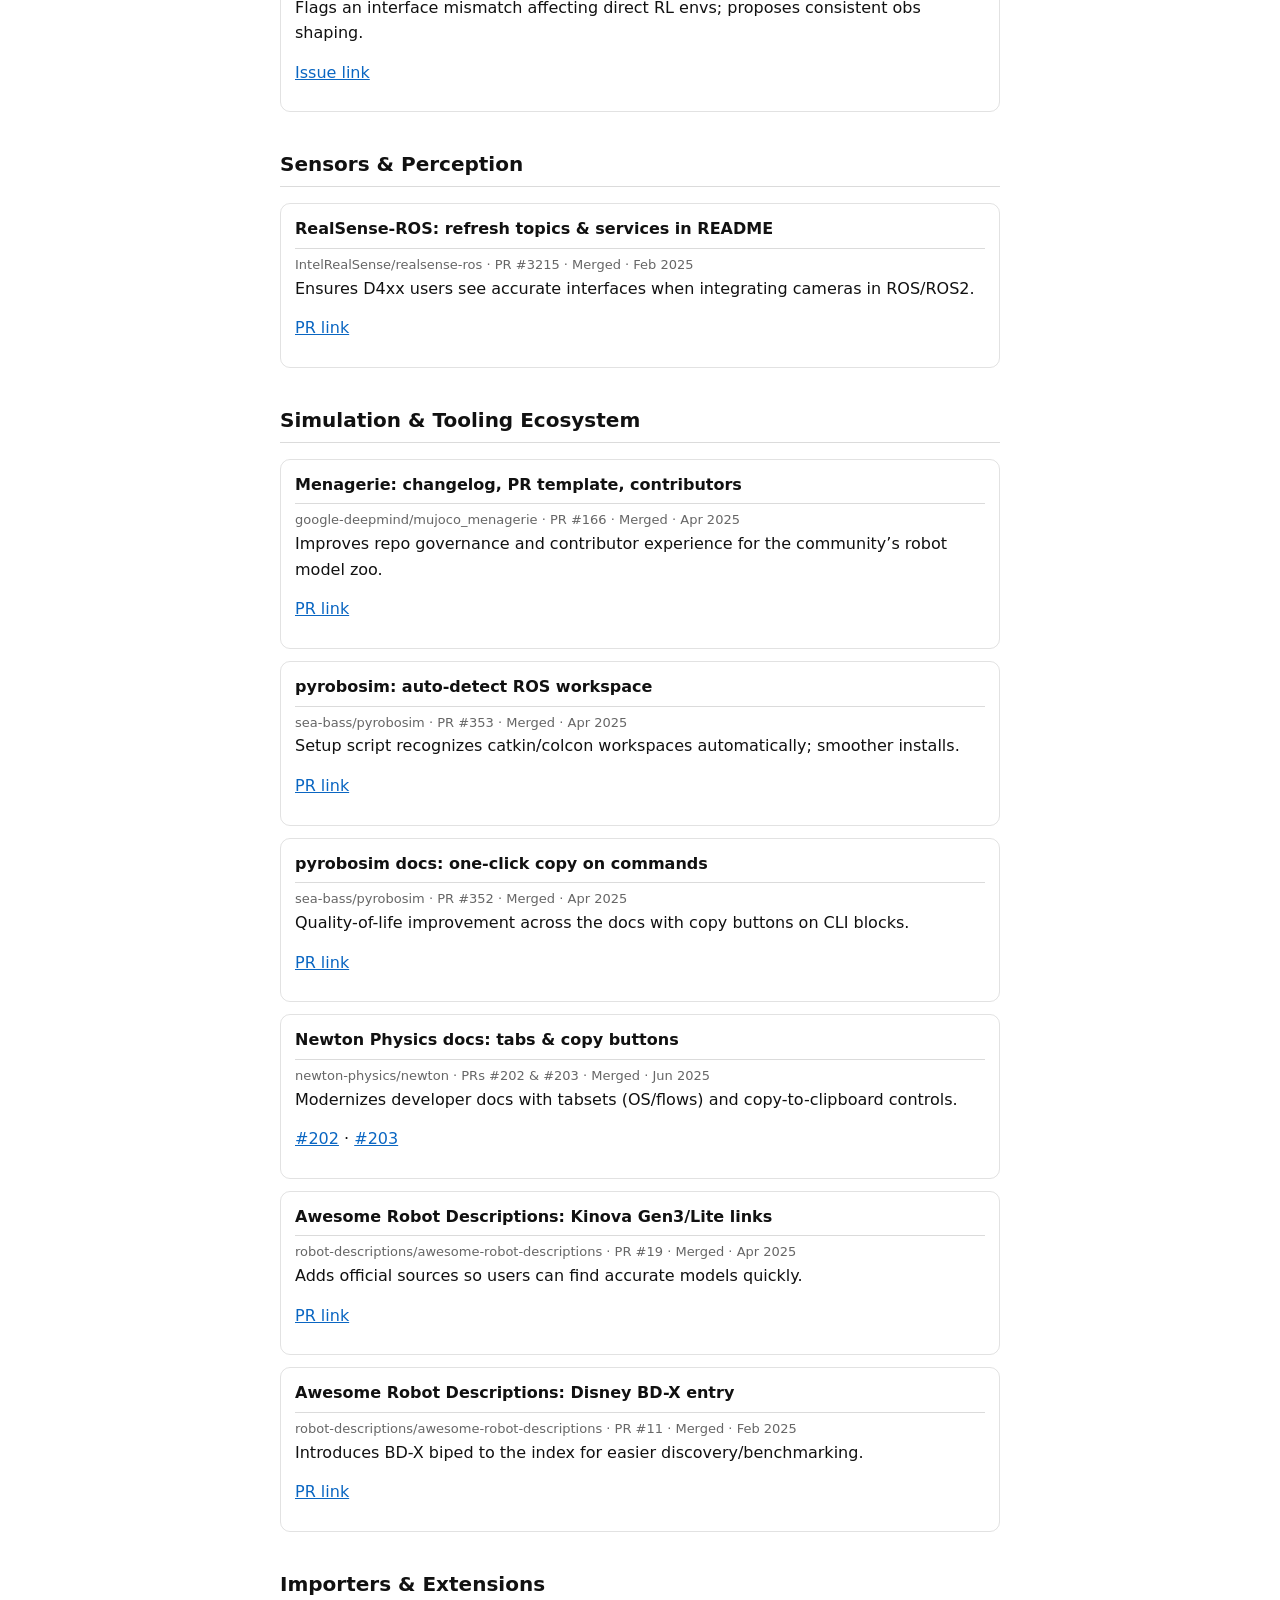
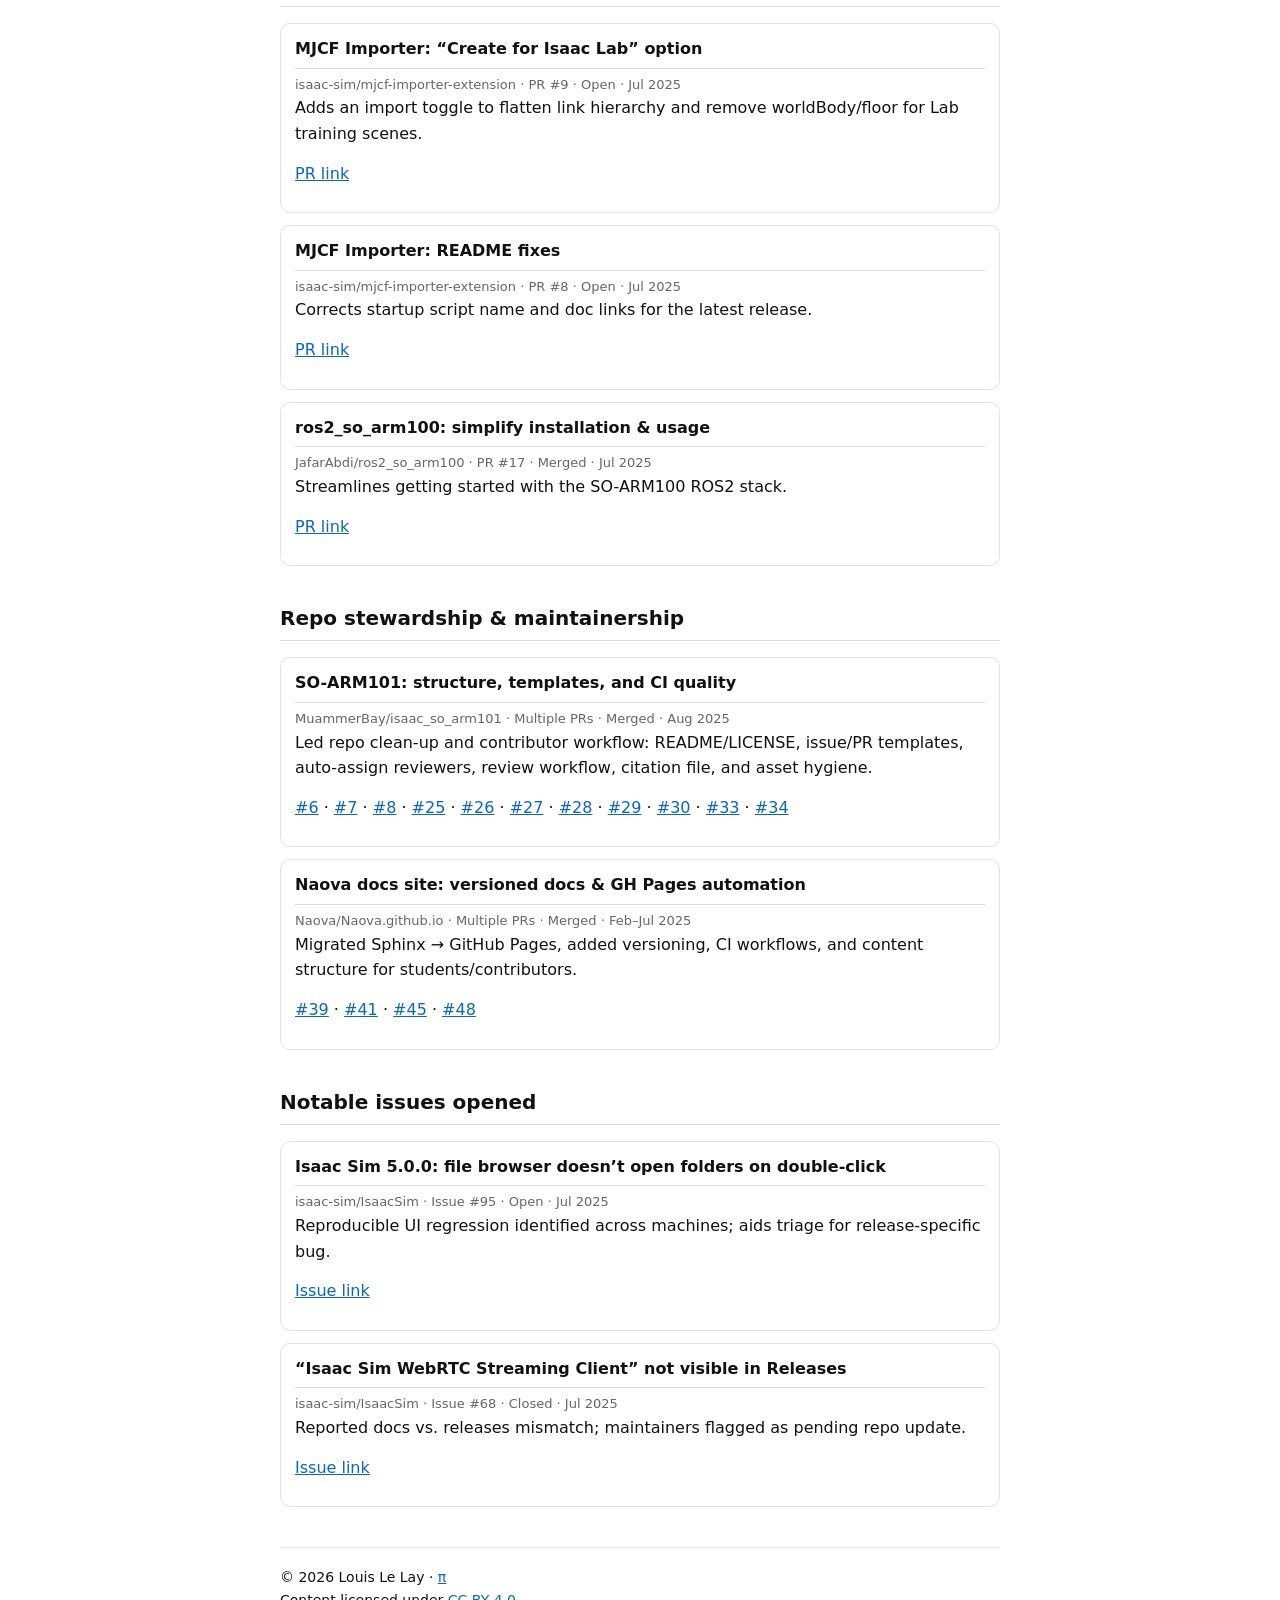
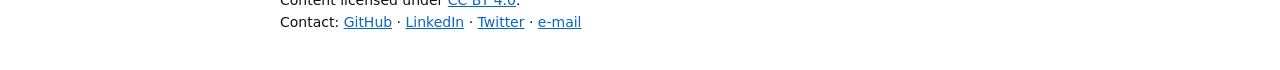
==== commit 6175acdd: "formats" ====
--- a/contributions.html
+++ b/contributions.html
@@ -16,21 +16,18 @@
       --pad: 18px;
       --radius: 10px;
     }
-
     @media (prefers-color-scheme: dark) {
       :root {
-        --bg: #0b0b0b;
-        --fg: #f2f2f2;
-        --muted: #a6a6a6;
-        --link: #8ab4f8;
+        --bg: #0D1117;   /* new background */
+        --fg: #F2F2F2;
+        --muted: #B5B5B5;
+        --link: #00CFFF; /* bright blue accent */
       }
     }
-
     html,
     body {
       height: 100%
     }
-
     body {
       margin: 0;
       font: 16px/1.6 system-ui, -apple-system, Segoe UI, Roboto, Ubuntu, Cantarell, "Helvetica Neue", Arial, sans-serif;
@@ -39,13 +36,11 @@
       -webkit-font-smoothing: antialiased;
       text-rendering: optimizeLegibility;
     }
-
     .wrap {
       max-width: var(--maxw);
       margin: 0 auto;
       padding: calc(var(--pad) * 1.25) var(--pad);
     }
-
     header {
       position: sticky;
       top: 0;
@@ -54,7 +49,6 @@
       border-bottom: 1px solid color-mix(in oklab, var(--fg) 10%, transparent);
       z-index: 10;
     }
-
     nav ul {
       display: flex;
       gap: 14px;
@@ -63,7 +57,6 @@
       padding: 0;
       flex-wrap: wrap;
     }
-
     nav a {
       display: inline-block;
       padding: 6px 10px;
@@ -71,66 +64,54 @@
       text-decoration: none;
       color: var(--fg);
     }
-
     nav a:hover,
     nav a:focus {
       outline: none;
       background: color-mix(in oklab, var(--fg) 10%, transparent);
     }
-
     .title {
       margin: 28px 0 10px;
       font-size: clamp(28px, 5vw, 40px);
       line-height: 1.2
     }
-
     p {
       margin: 0 0 14px;
     }
-
     .muted {
       color: var(--muted)
     }
-
     a {
       color: var(--link)
     }
-
     main section {
       margin: 36px 0;
     }
-
     h2 {
       font-size: 20px;
       margin: 22px 0 10px;
       border-bottom: 1px solid color-mix(in oklab, var(--fg) 15%, transparent);
       padding-bottom: 6px;
     }
-
     .card {
       border: 1px solid color-mix(in oklab, var(--fg) 12%, transparent);
       border-radius: var(--radius);
       padding: 14px 16px;
       margin: 10px 0;
     }
-
     ul.clean {
       list-style: none;
       padding: 0;
       margin: 8px 0;
     }
-
     ul.clean li {
       margin: 6px 0;
     }
-
     footer {
       margin-top: 40px;
       padding-top: 18px;
       border-top: 1px solid color-mix(in oklab, var(--fg) 10%, transparent);
       font-size: 14px;
     }
-
     .skip-link {
       position: absolute;
       left: -9999px;
@@ -139,7 +120,6 @@
       height: 1px;
       overflow: hidden;
     }
-
     .skip-link:focus {
       position: static;
       width: auto;
@@ -148,29 +128,24 @@
       border-radius: 8px;
       background: color-mix(in oklab, var(--fg) 10%, var(--bg));
     }
-
     .list {
       display: grid;
       gap: 12px;
       margin-top: 16px
     }
-
     .item {
       border: 1px solid color-mix(in oklab, var(--fg) 12%, transparent);
       border-radius: var(--radius);
       padding: 12px 14px
     }
-
     .item h2 {
       font-size: 16px;
       margin: 0 0 6px
     }
-
     .meta {
       font-size: 13px;
       color: var(--muted)
     }
-
     /* --- Account stats strip --- */
     .stats {
       display: grid;
@@ -178,7 +153,6 @@
       gap: 10px;
       margin: 14px 0 24px;
     }
-
     .stat {
       display: flex;
       flex-direction: column;
@@ -188,17 +162,15 @@
       padding: 10px 12px;
       background: color-mix(in oklab, var(--fg) 3%, transparent);
     }
-
     .stat .value {
       font-weight: 700;
       font-size: clamp(18px, 4vw, 24px);
       line-height: 1.1;
     }
-
     .stat .label {
       font-size: 12px;
       color: var(--muted);
-      text-transform: uppercase;
+      /* text-transform: uppercase; */
       letter-spacing: .03em;
     }
   </style>
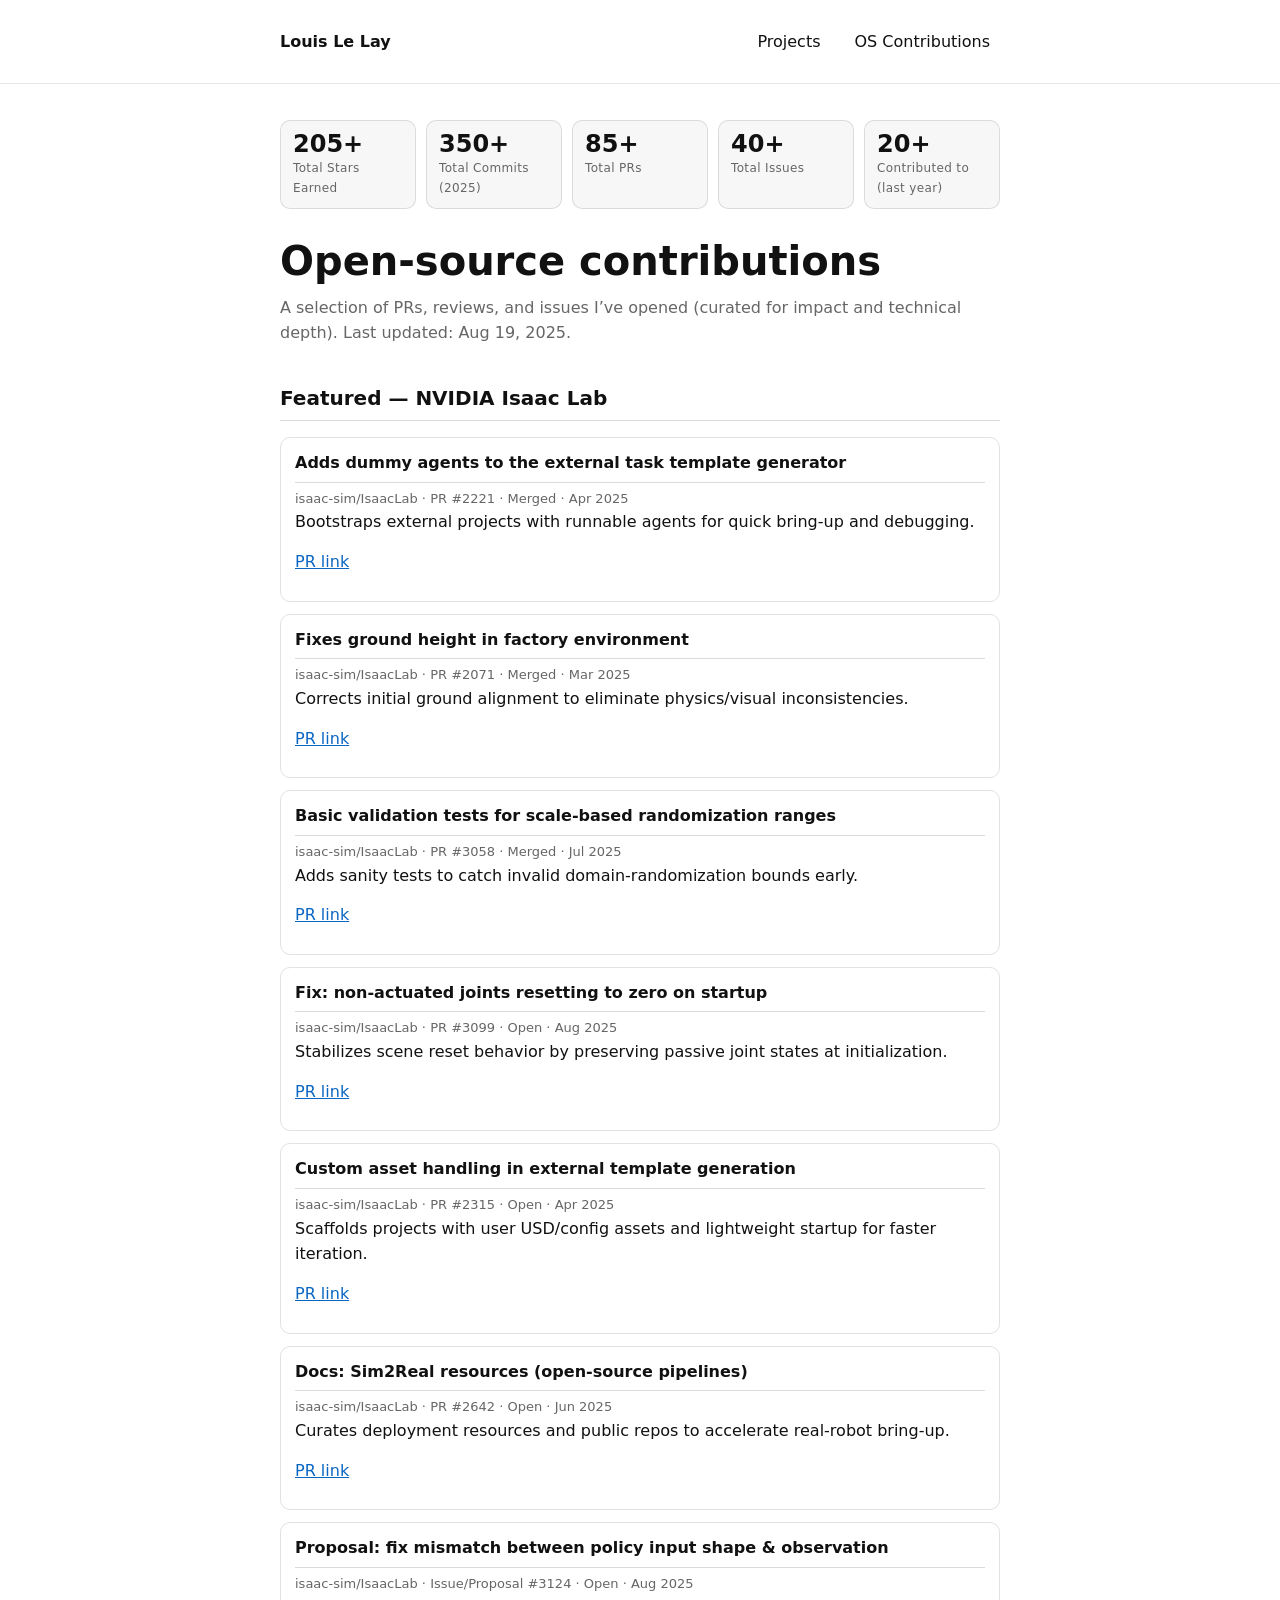
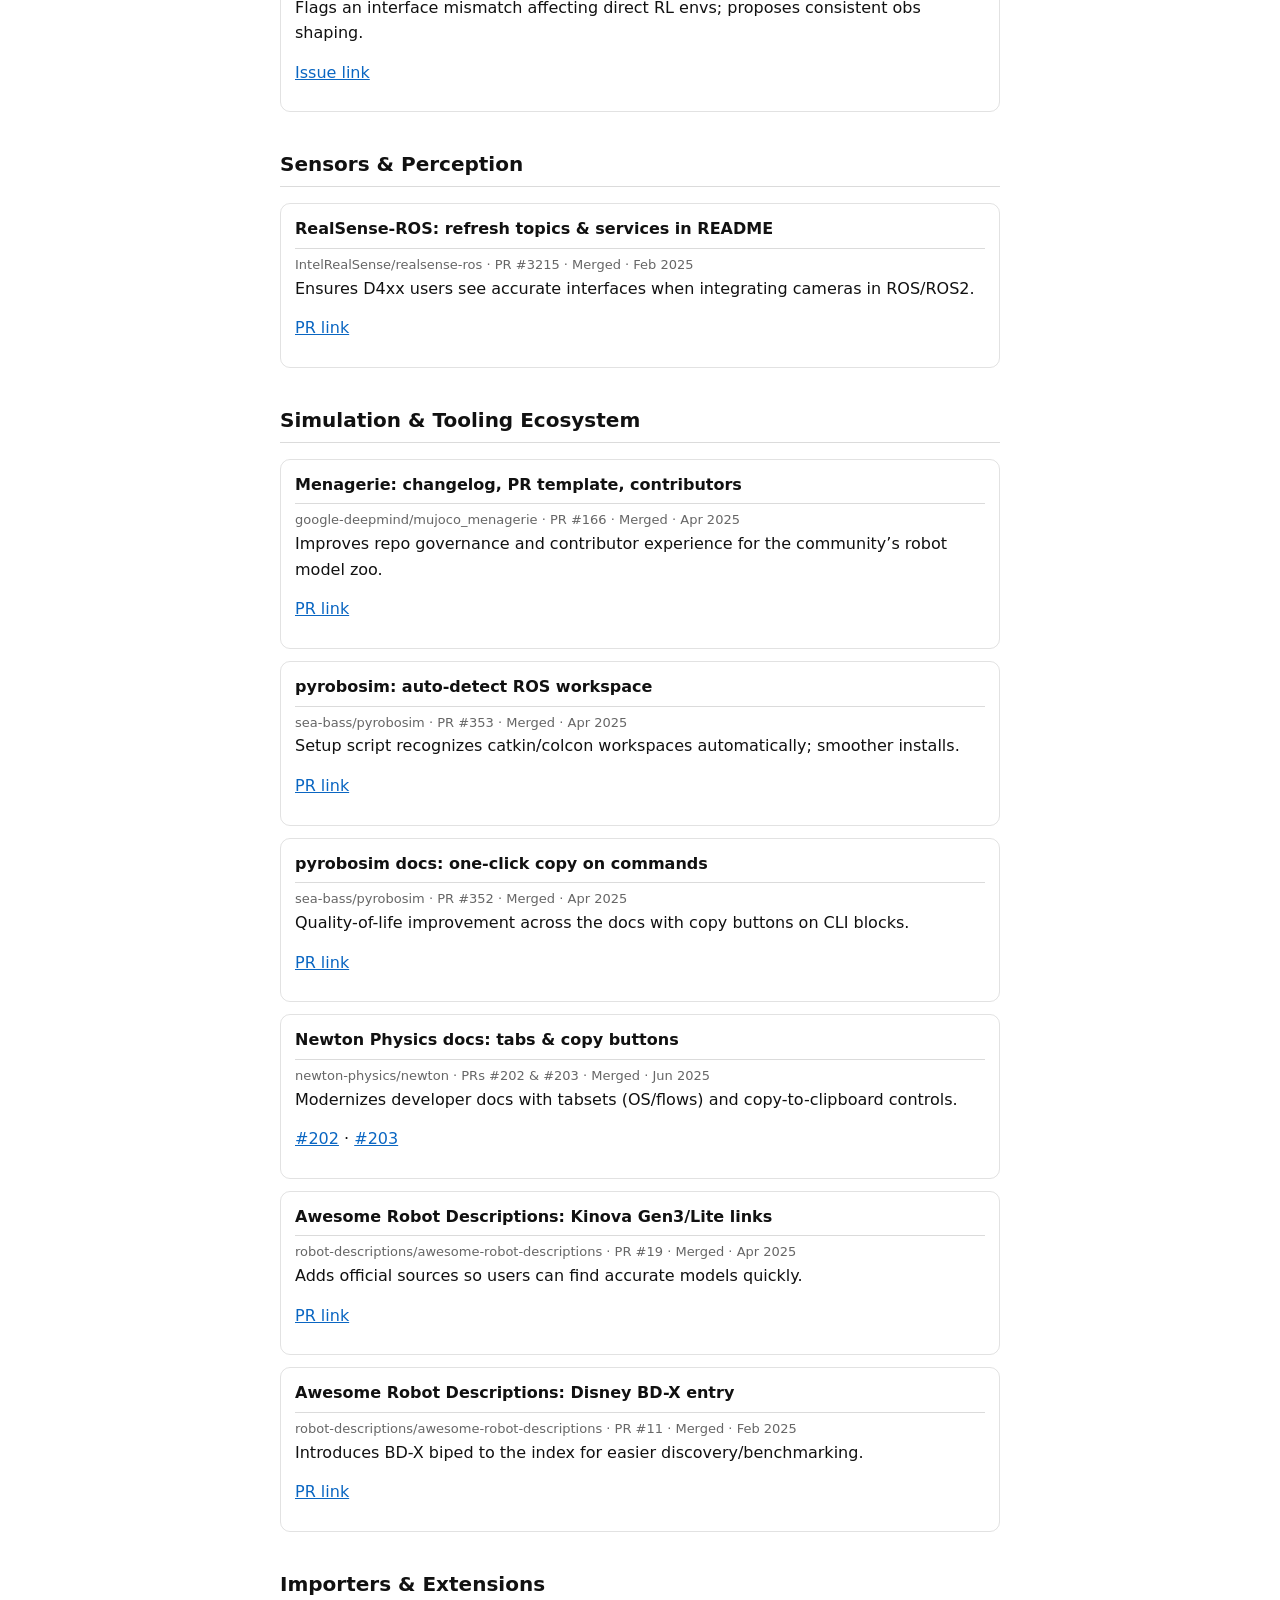
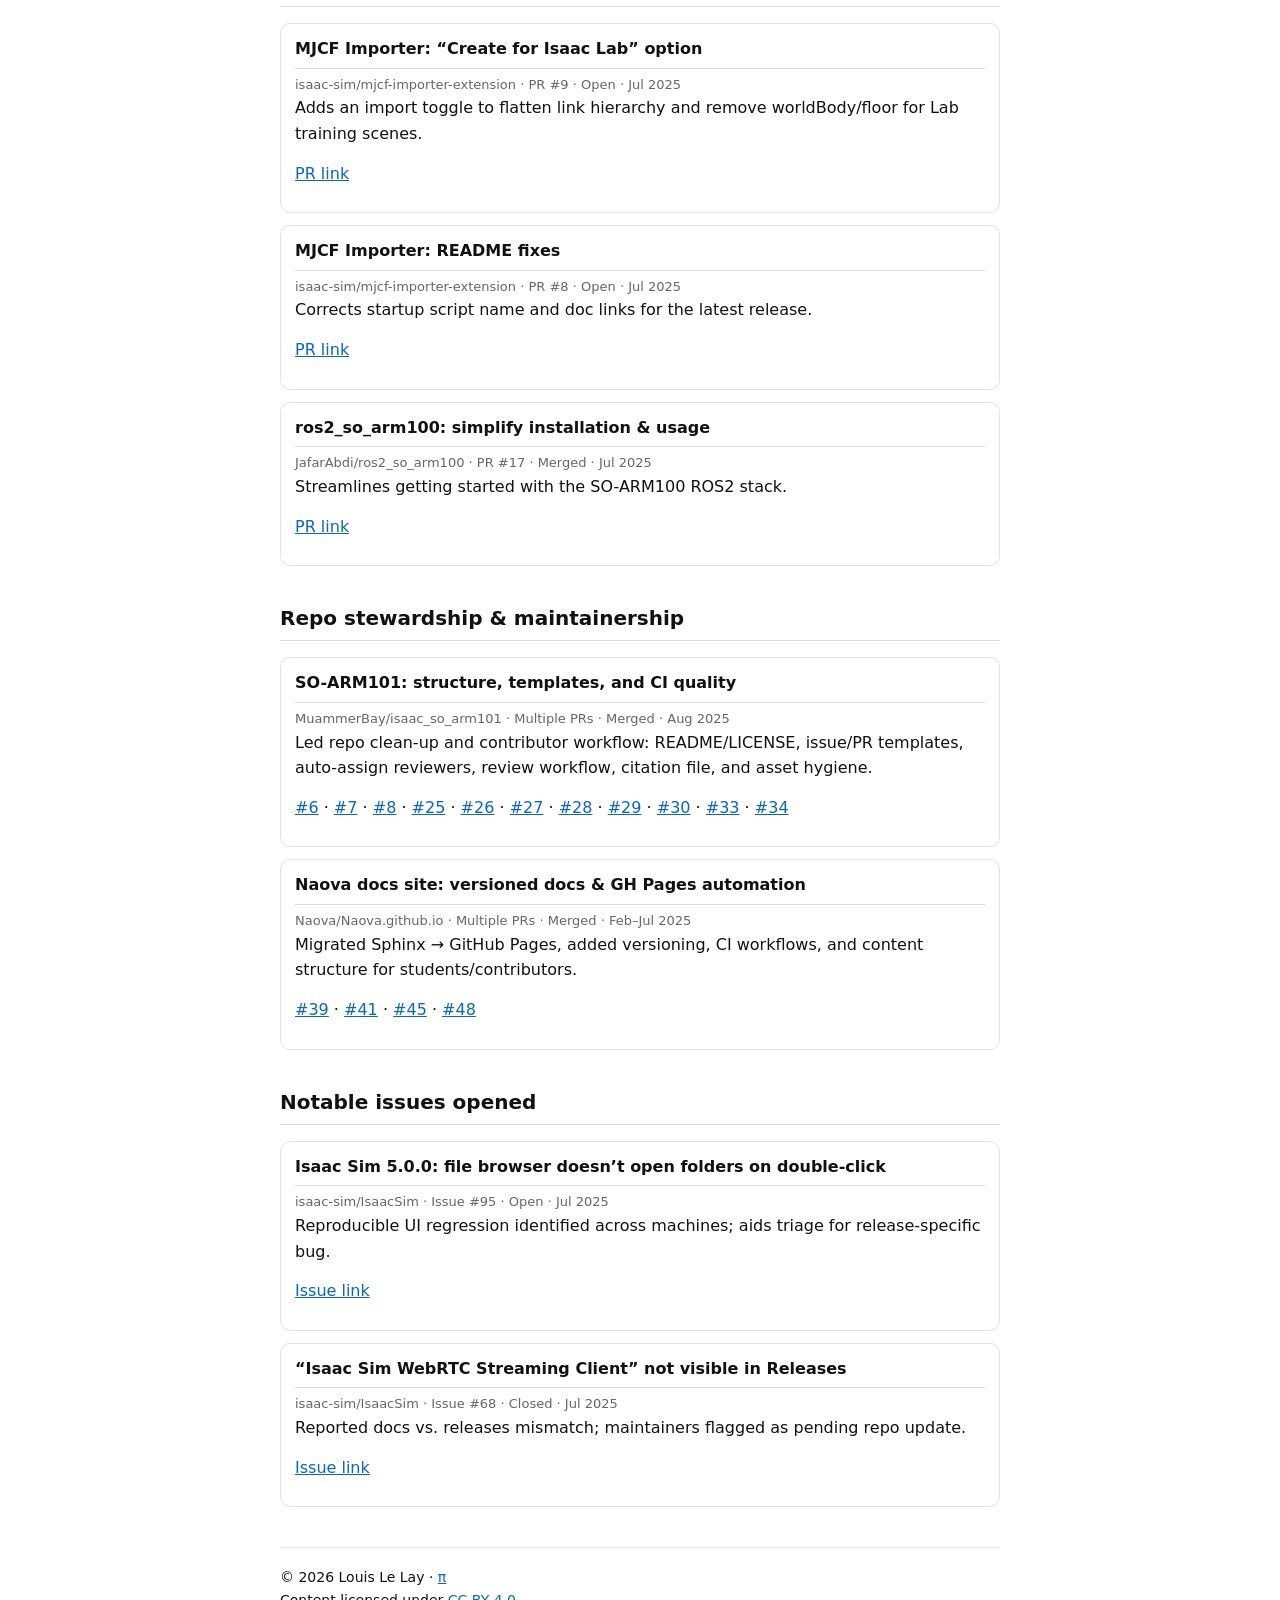
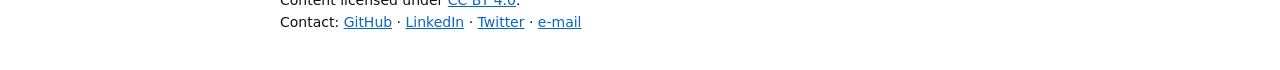
==== commit b71a00ce: "updates stats" ====
--- a/contributions.html
+++ b/contributions.html
@@ -194,28 +194,29 @@
     <!-- Account stats (edit numbers manually) -->
     <section class="stats" aria-label="Account stats">
       <div class="stat">
-        <div class="value"><data value="80">80</data></div>
-        <div class="label">PRs merged</div>
+        <div class="value"><data value="205+">205+</data></div>
+        <div class="label">Total Stars Earned</div>
       </div>
       <div class="stat">
-        <div class="value"><data value="43">43</data></div>
-        <div class="label">Issues opened</div>
+        <div class="value"><data value="350+">350+</data></div>
+        <div class="label">Total Commits (2025)</div>
       </div>
       <div class="stat">
-        <div class="value"><data value="7">7</data></div>
-        <div class="label">Reviews</div>
-      </div>
-      <div class="stat">
-        <div class="value"><data value="190+">190+</data></div>
-        <div class="label">Total stars earned</div>
+        <div class="value"><data value="85+">85+</data></div>
+        <div class="label">Total PRs</div>
       </div>
       <div class="stat">
         <div class="value"><data value="40+">40+</data></div>
-        <div class="label">Followers</div>
+        <div class="label">Total Issues</div>
+      </div>
+      <div class="stat">
+        <div class="value"><data value="20+">20+</data></div>
+        <div class="label">Contributed to (last year)</div>
       </div>
     </section>
 
     <h1 class="title">Open-source contributions</h1>
+    
     <p class="muted">A selection of PRs, reviews, and issues I’ve opened (curated for impact and technical depth). Last
       updated: Aug 19, 2025.</p>
 
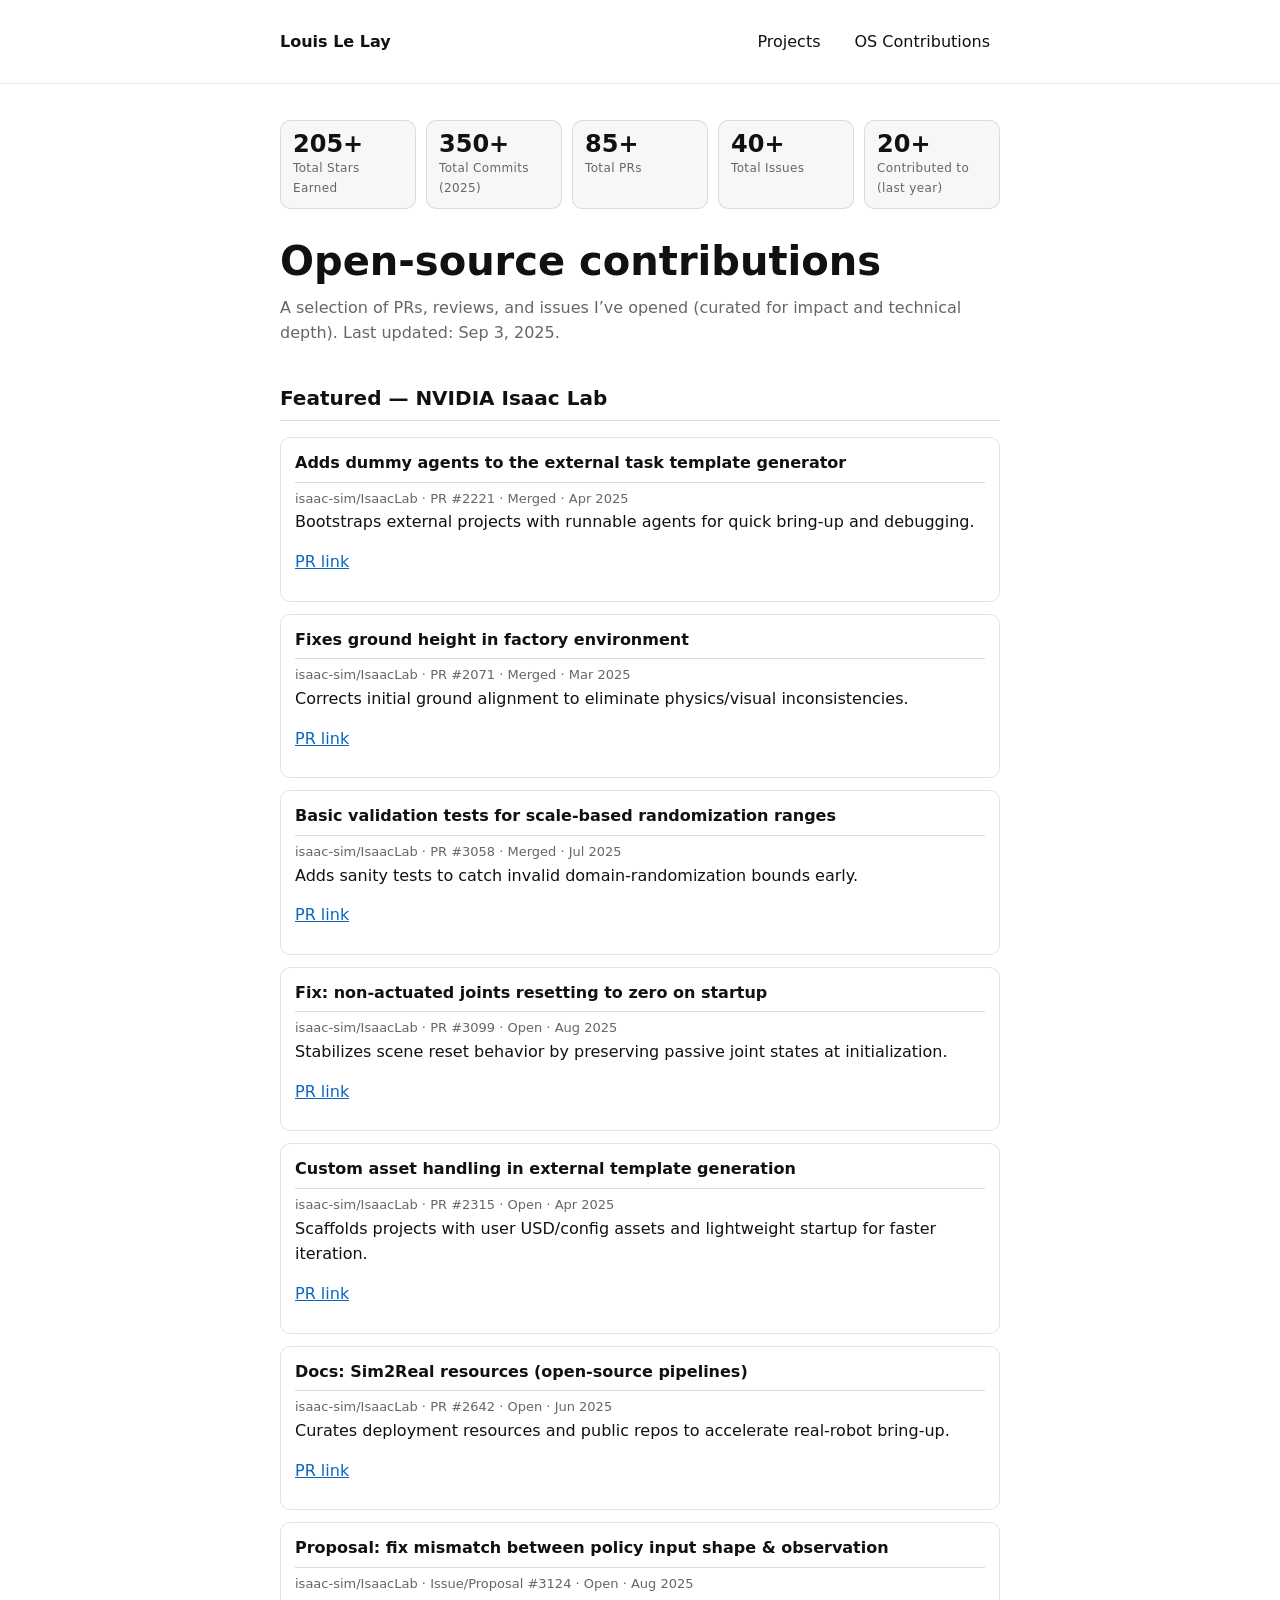
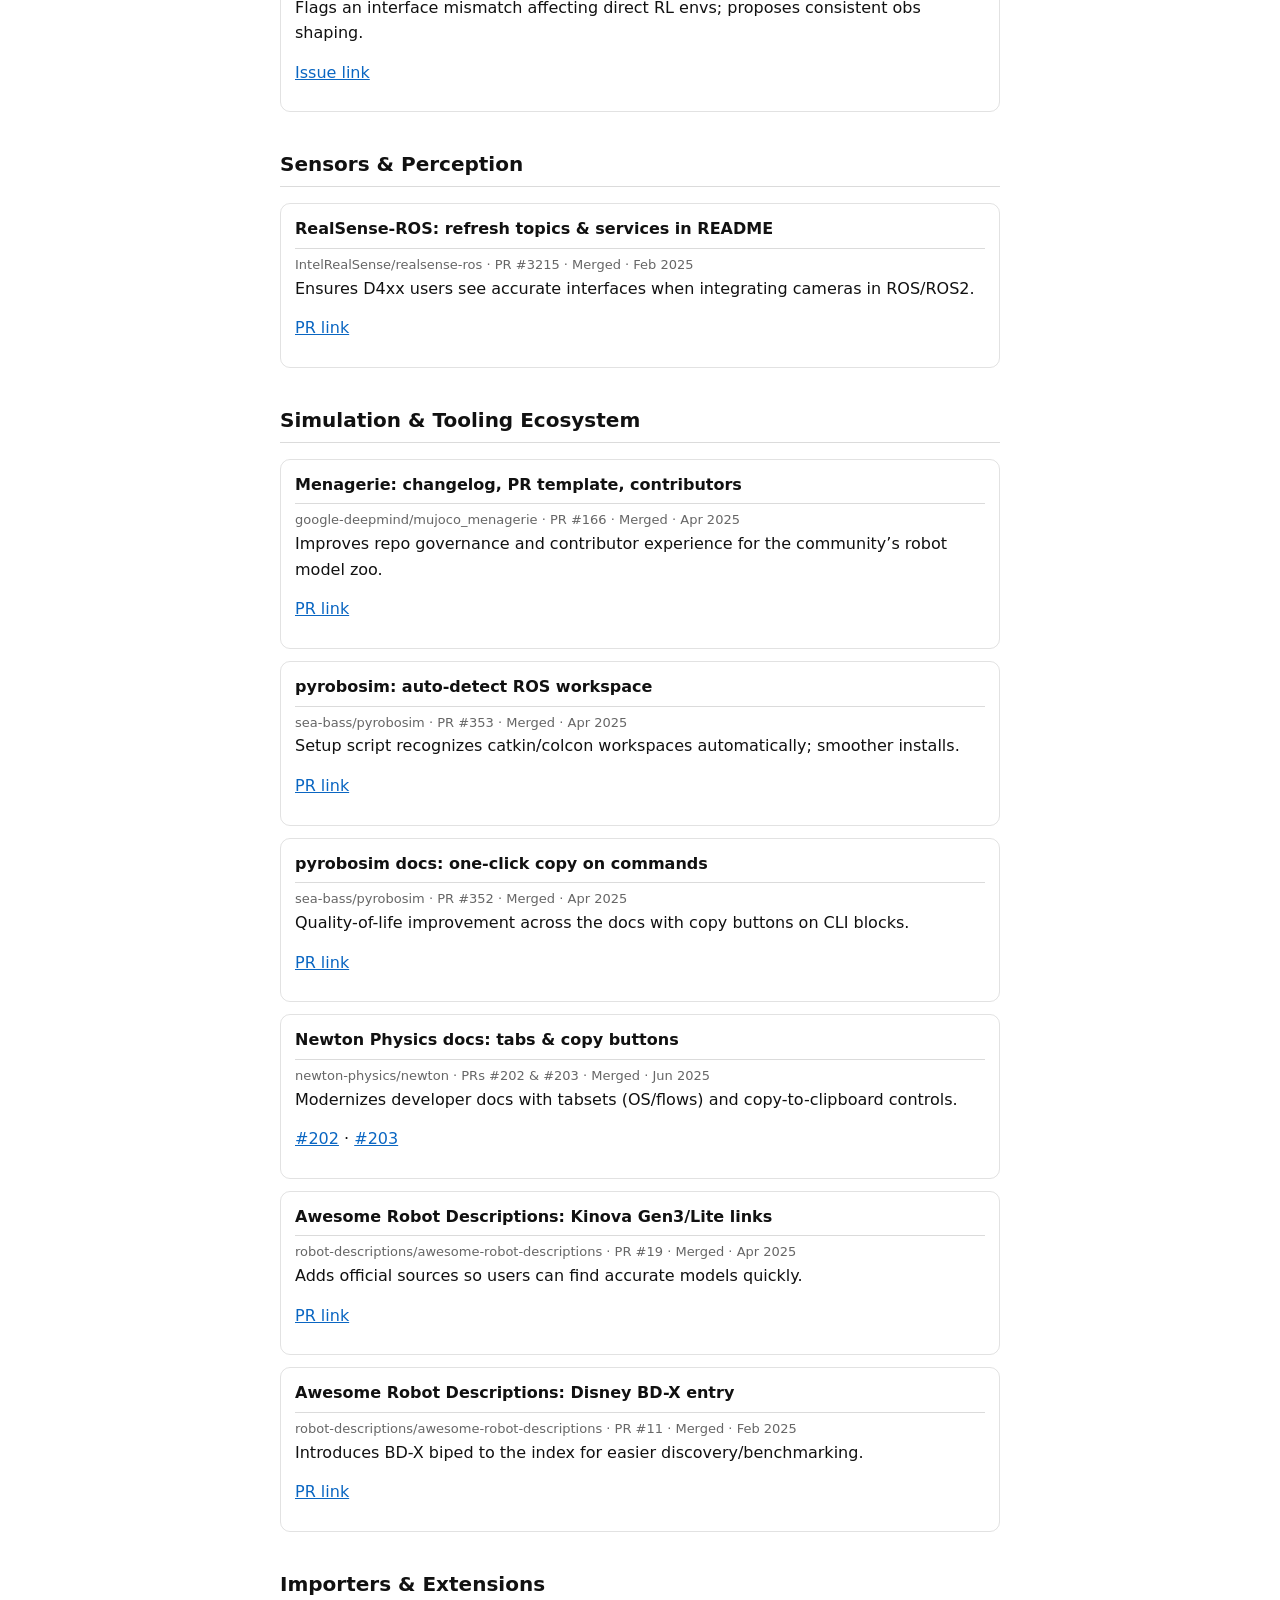
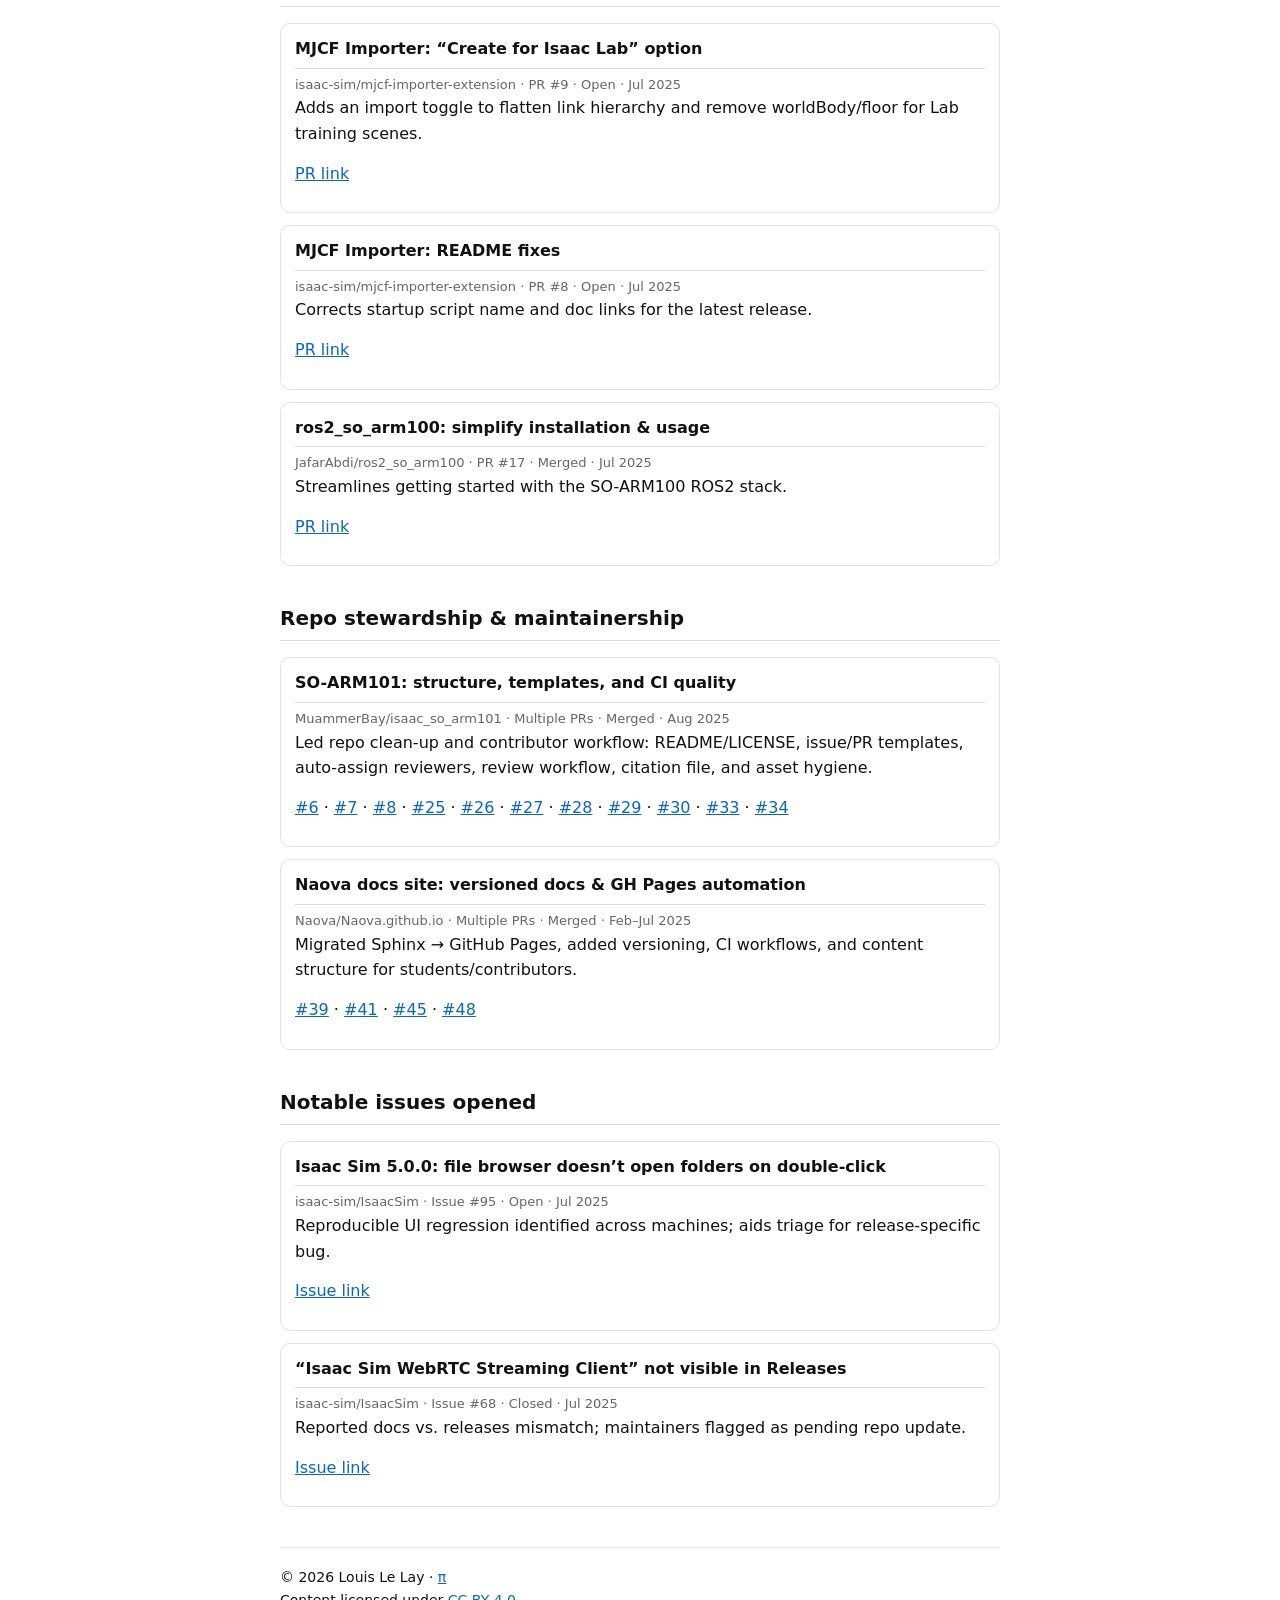
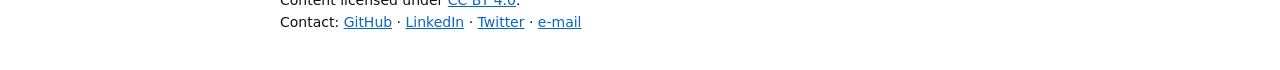
==== commit bcdeed61: "updates date" ====
--- a/contributions.html
+++ b/contributions.html
@@ -216,9 +216,9 @@
     </section>
 
     <h1 class="title">Open-source contributions</h1>
-    
+
     <p class="muted">A selection of PRs, reviews, and issues I’ve opened (curated for impact and technical depth). Last
-      updated: Aug 19, 2025.</p>
+      updated: Sep 3, 2025.</p>
 
     <!-- NVIDIA Isaac Lab (featured) -->
     <section>
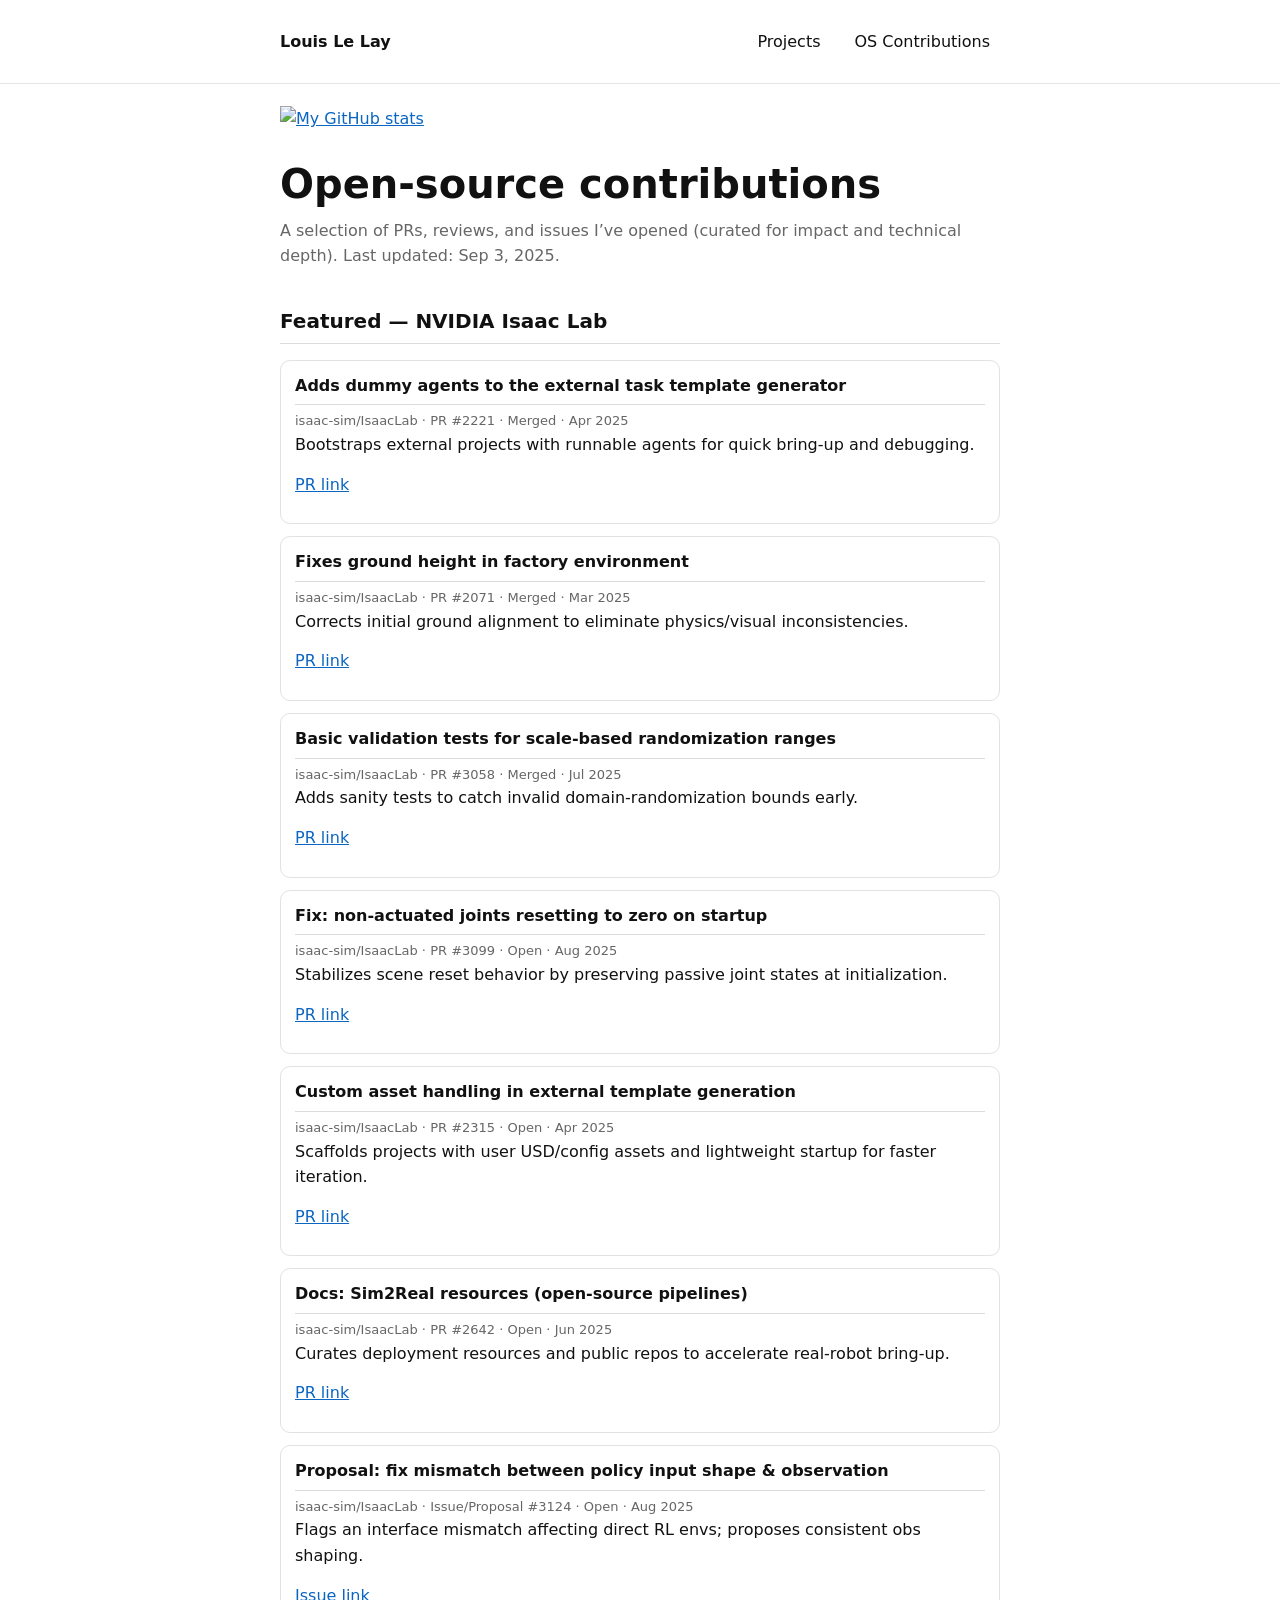
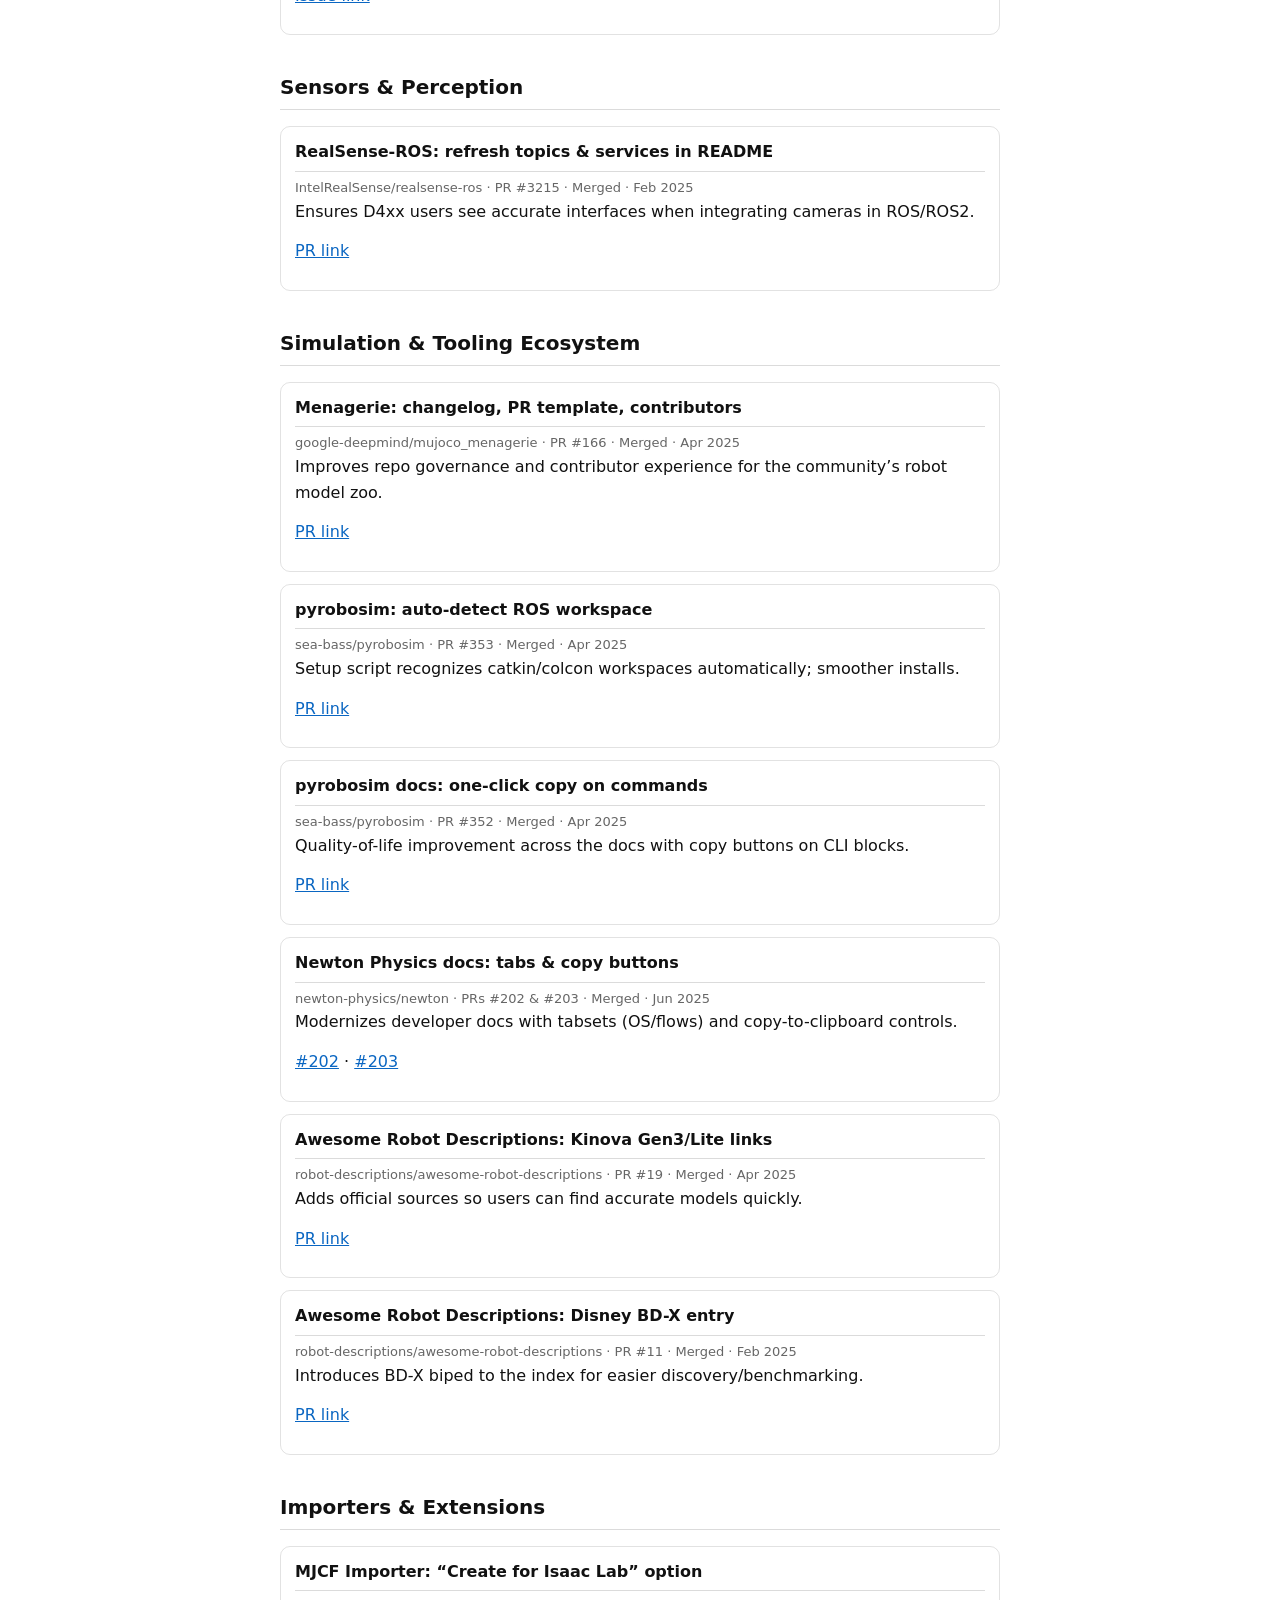
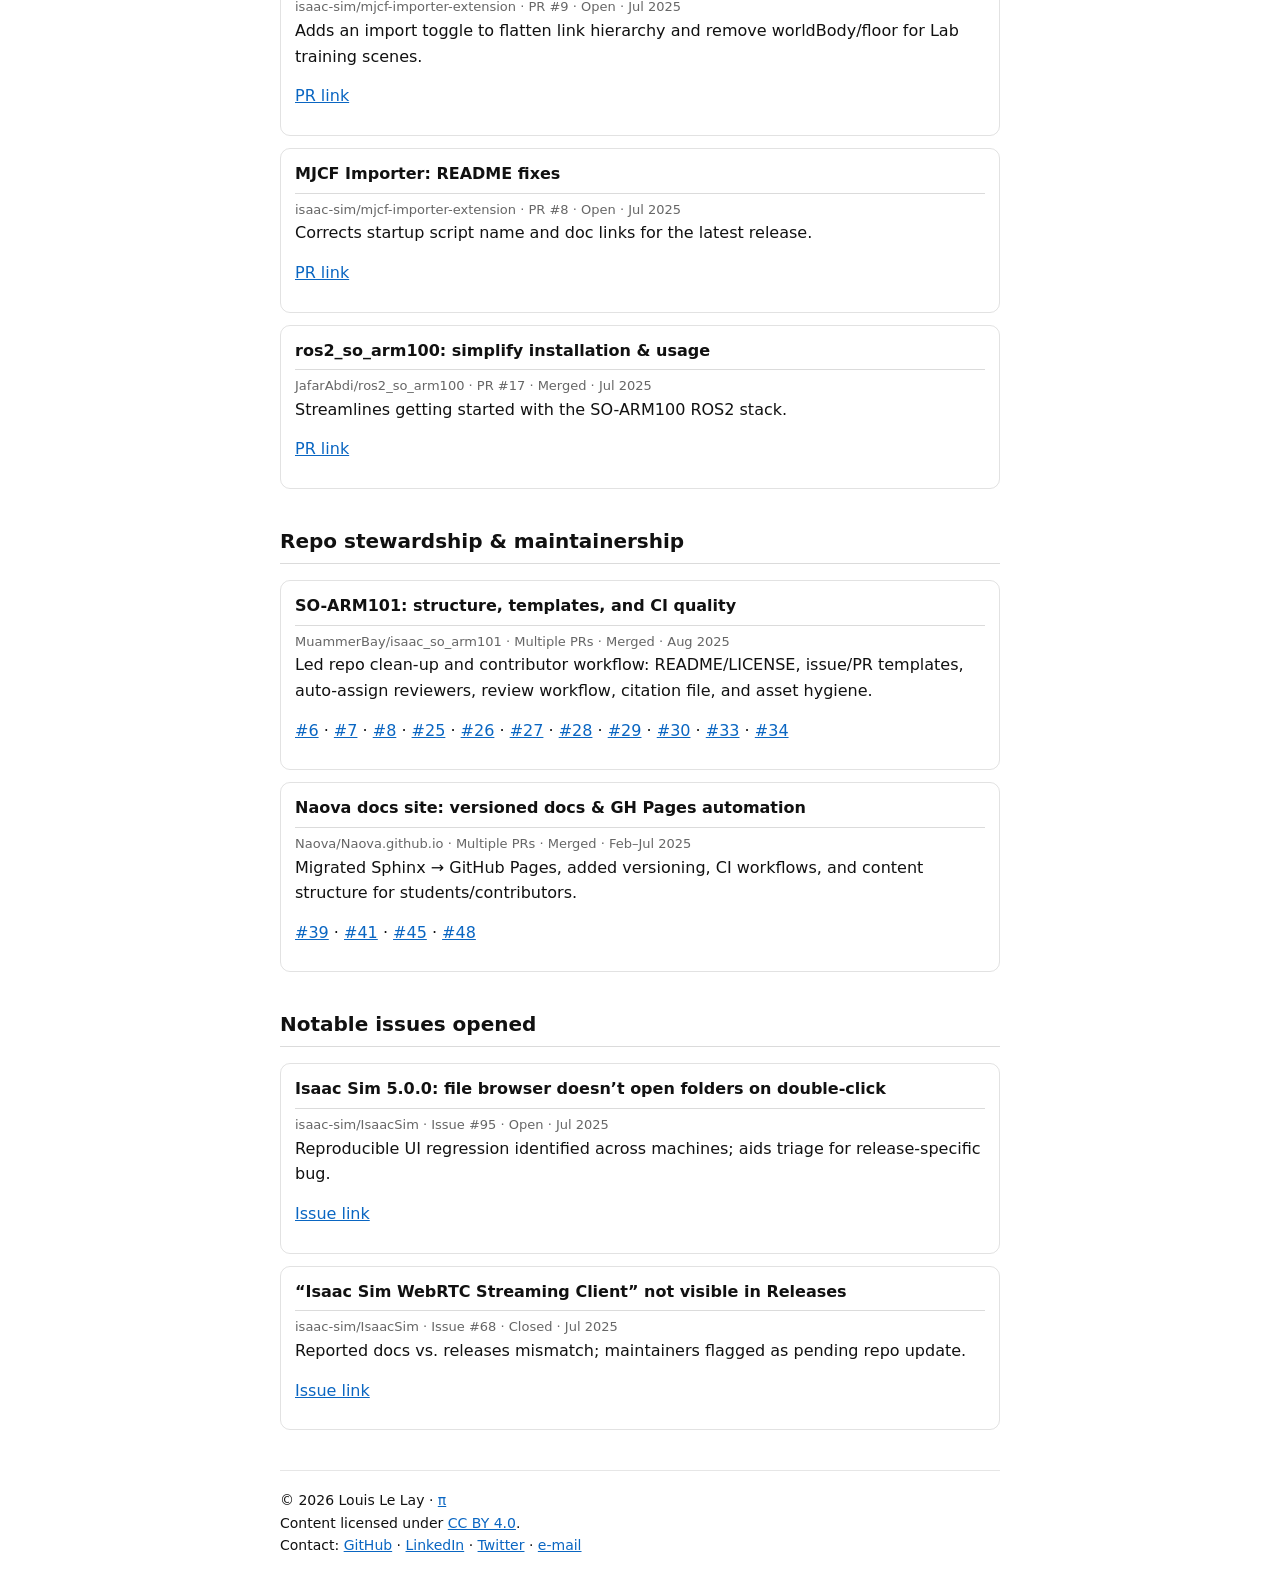
==== commit b4f210d9: "automatizes github stats" ====
--- a/contributions.html
+++ b/contributions.html
@@ -146,33 +146,6 @@
       font-size: 13px;
       color: var(--muted)
     }
-    /* --- Account stats strip --- */
-    .stats {
-      display: grid;
-      grid-template-columns: repeat(auto-fit, minmax(130px, 1fr));
-      gap: 10px;
-      margin: 14px 0 24px;
-    }
-    .stat {
-      display: flex;
-      flex-direction: column;
-      gap: 2px;
-      border: 1px solid color-mix(in oklab, var(--fg) 12%, transparent);
-      border-radius: var(--radius);
-      padding: 10px 12px;
-      background: color-mix(in oklab, var(--fg) 3%, transparent);
-    }
-    .stat .value {
-      font-weight: 700;
-      font-size: clamp(18px, 4vw, 24px);
-      line-height: 1.1;
-    }
-    .stat .label {
-      font-size: 12px;
-      color: var(--muted);
-      /* text-transform: uppercase; */
-      letter-spacing: .03em;
-    }
   </style>
 </head>
 
@@ -191,29 +164,13 @@
   </header>
 
   <main class="wrap">
-    <!-- Account stats (edit numbers manually) -->
-    <section class="stats" aria-label="Account stats">
-      <div class="stat">
-        <div class="value"><data value="205+">205+</data></div>
-        <div class="label">Total Stars Earned</div>
-      </div>
-      <div class="stat">
-        <div class="value"><data value="350+">350+</data></div>
-        <div class="label">Total Commits (2025)</div>
-      </div>
-      <div class="stat">
-        <div class="value"><data value="85+">85+</data></div>
-        <div class="label">Total PRs</div>
-      </div>
-      <div class="stat">
-        <div class="value"><data value="40+">40+</data></div>
-        <div class="label">Total Issues</div>
-      </div>
-      <div class="stat">
-        <div class="value"><data value="20+">20+</data></div>
-        <div class="label">Contributed to (last year)</div>
-      </div>
-    </section>
+    
+    <a href="https://github.com/louislelay">
+      <img
+        src="https://github-readme-stats.vercel.app/api?username=louislelay&show_icons=true&count_private=true&hide_border=true&title_color=00CFFF&text_color=F2F2F2&icon_color=00CFFF&bg_color=0D1117"
+        alt="My GitHub stats"
+      />
+    </a>
 
     <h1 class="title">Open-source contributions</h1>
 
